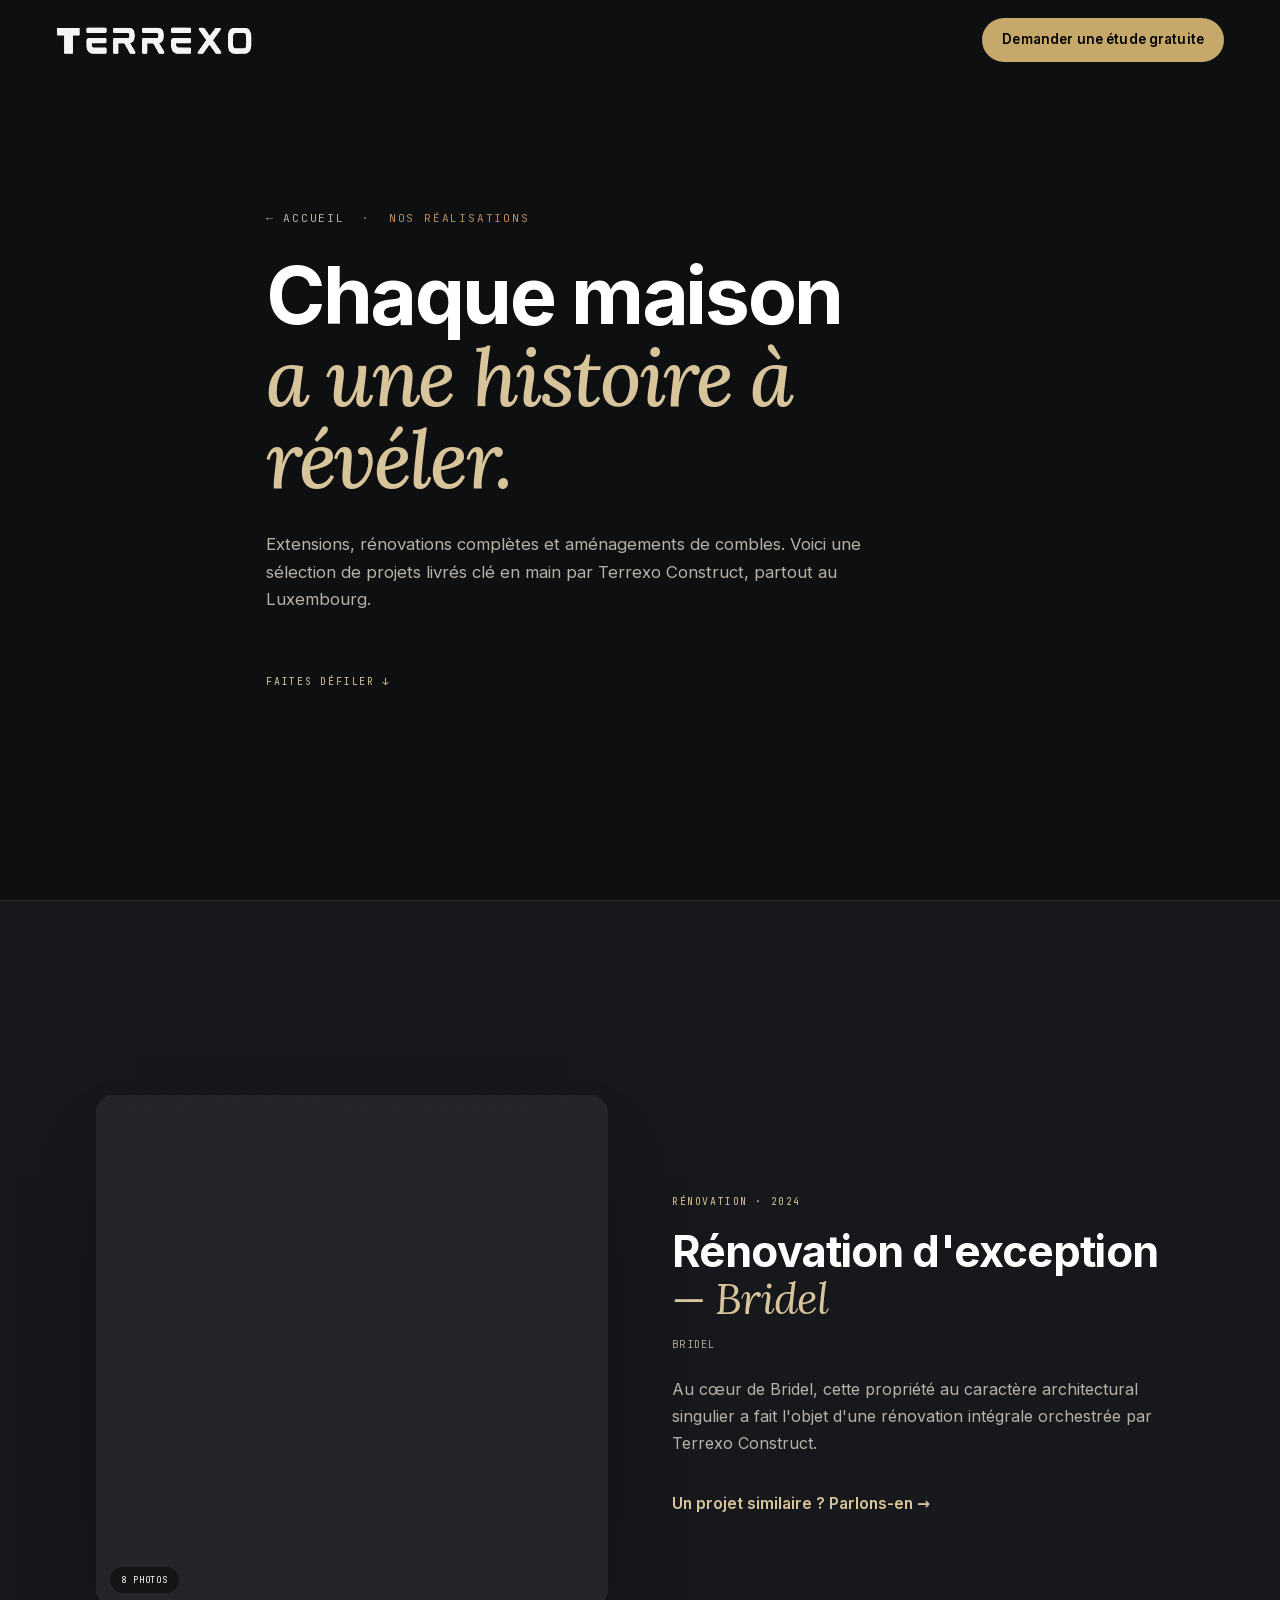
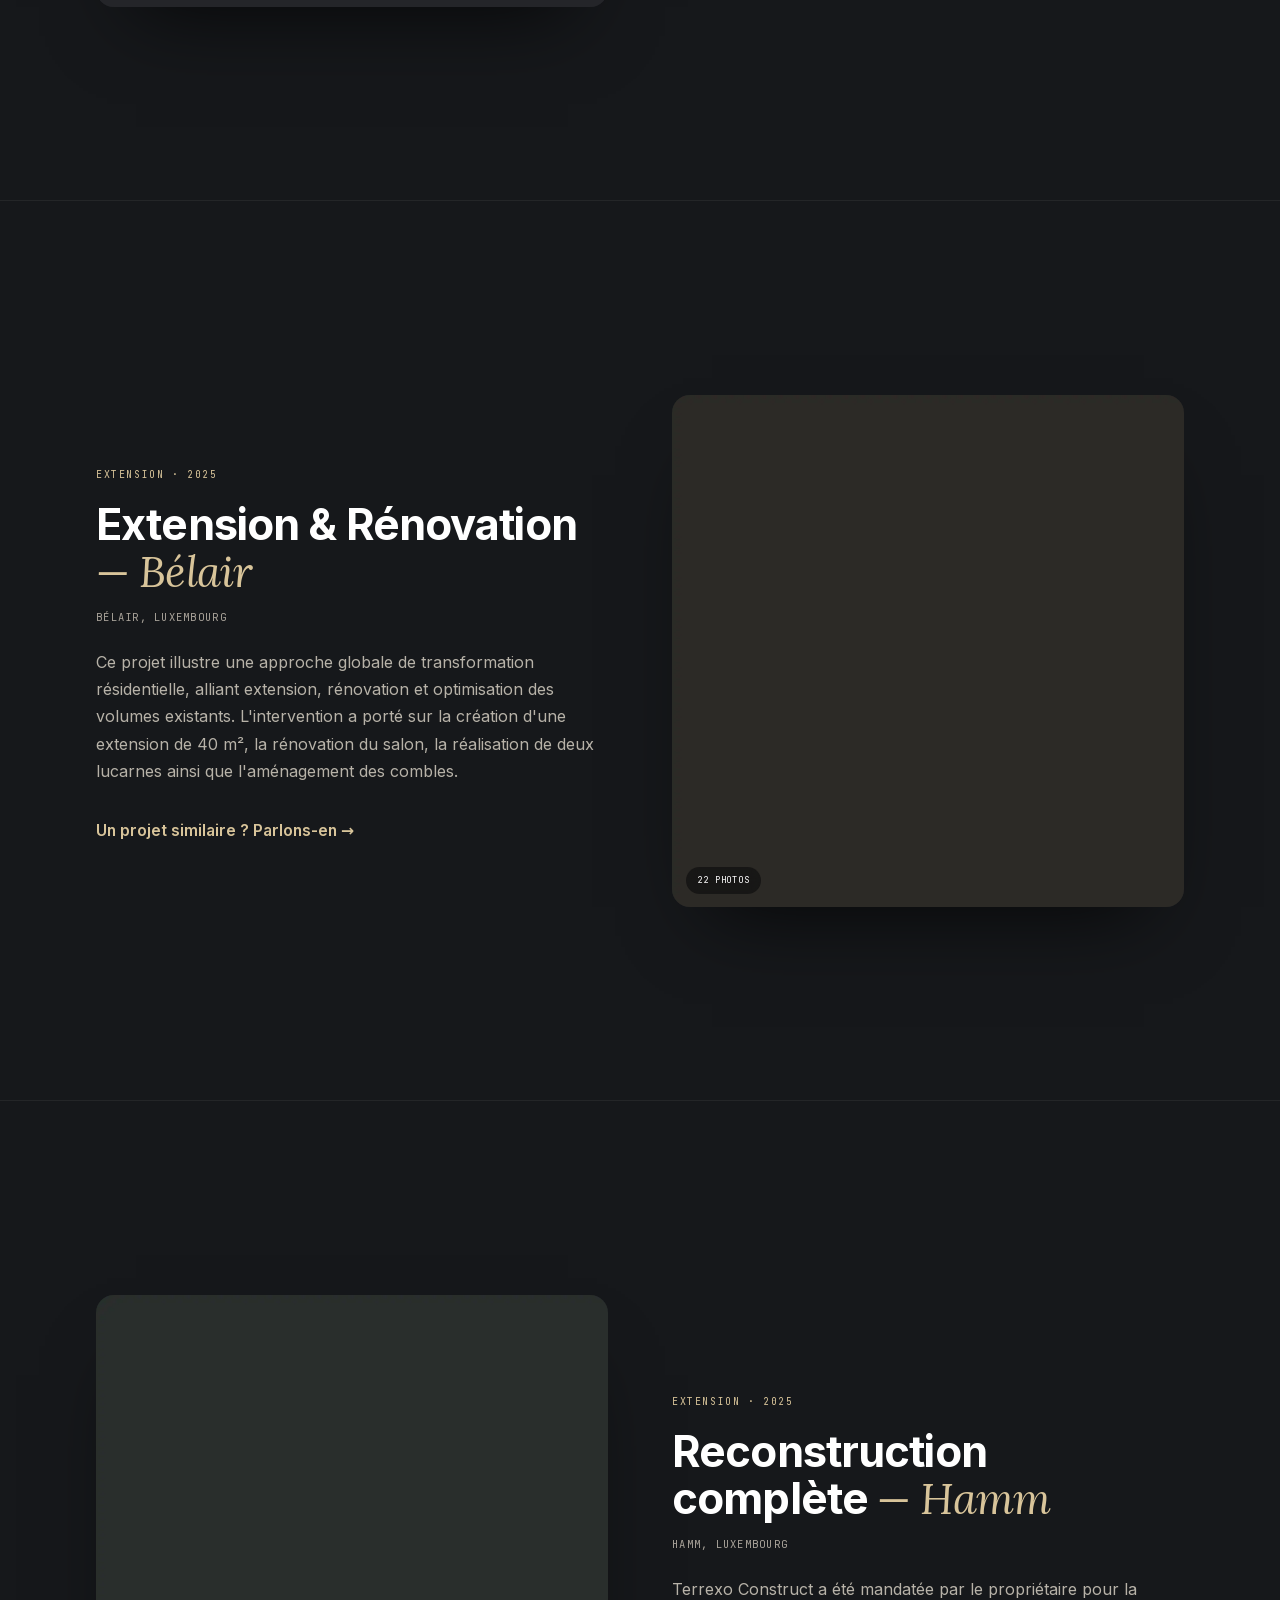
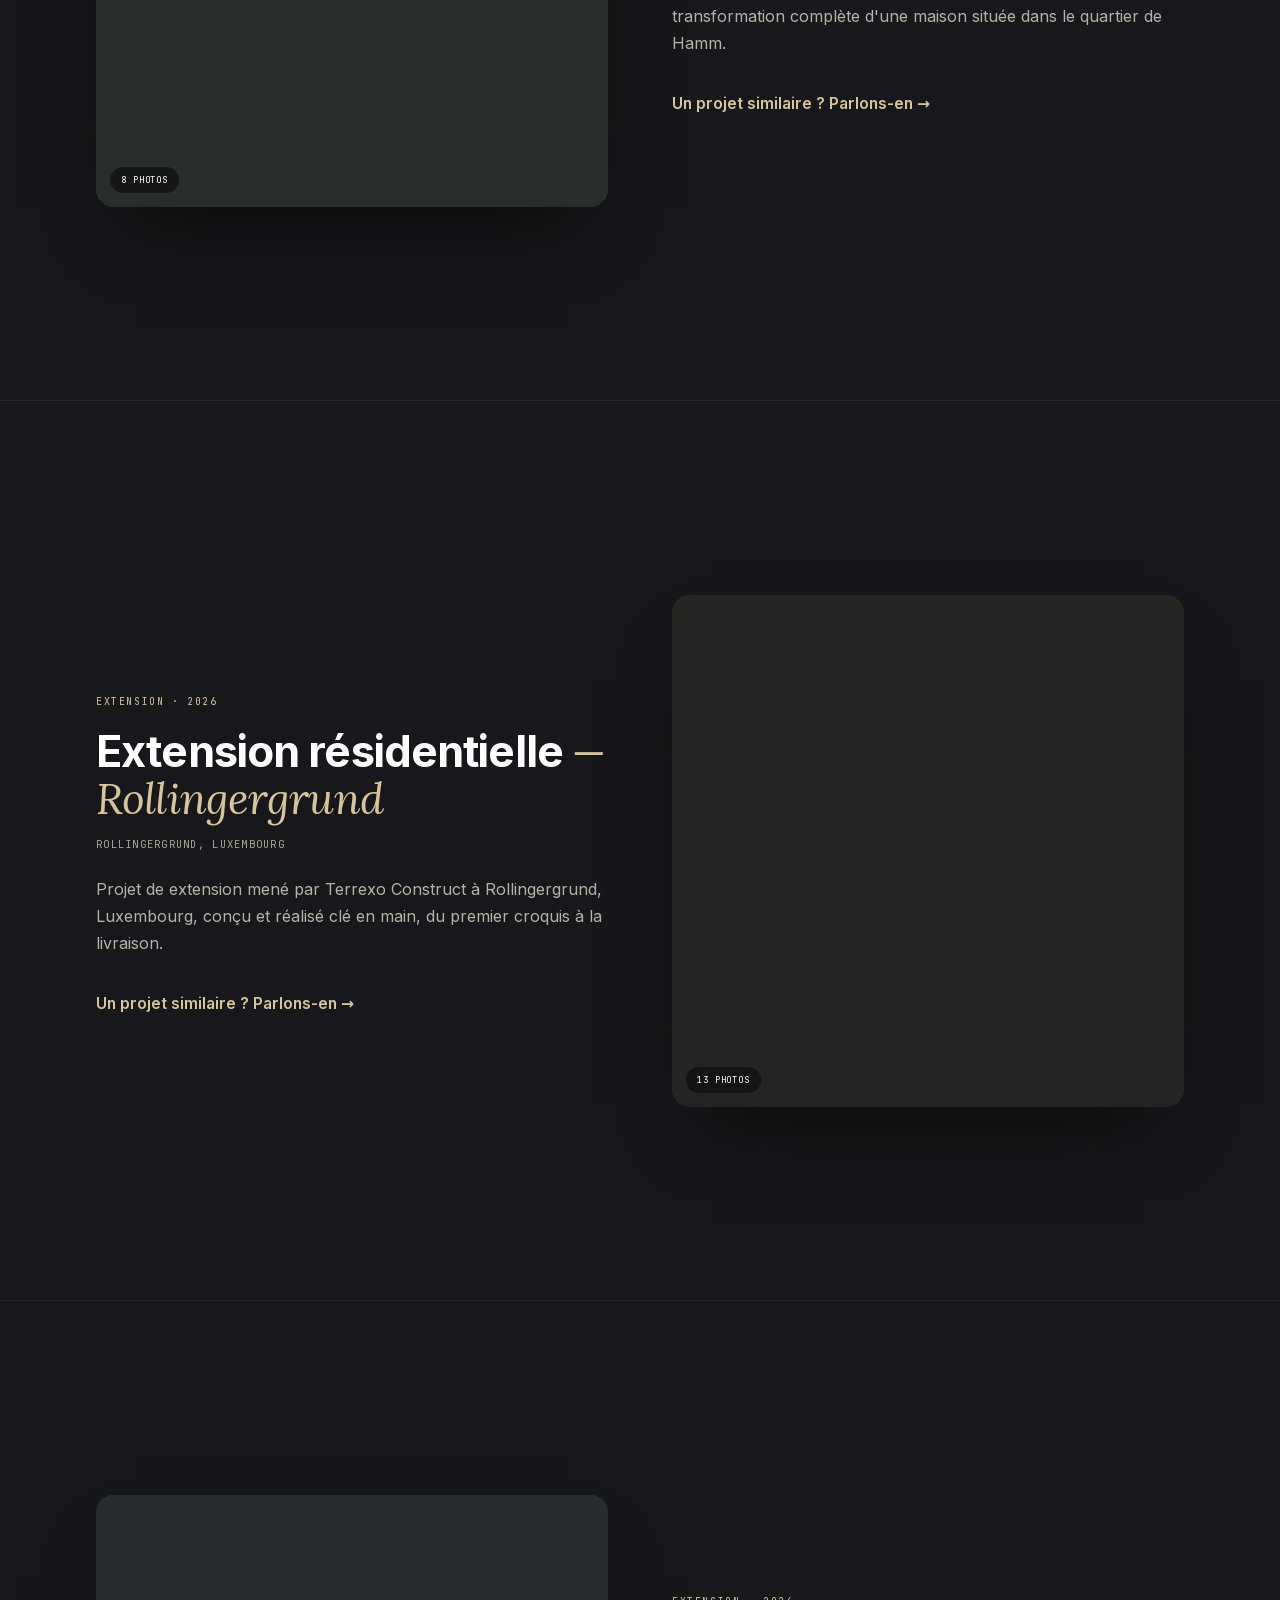
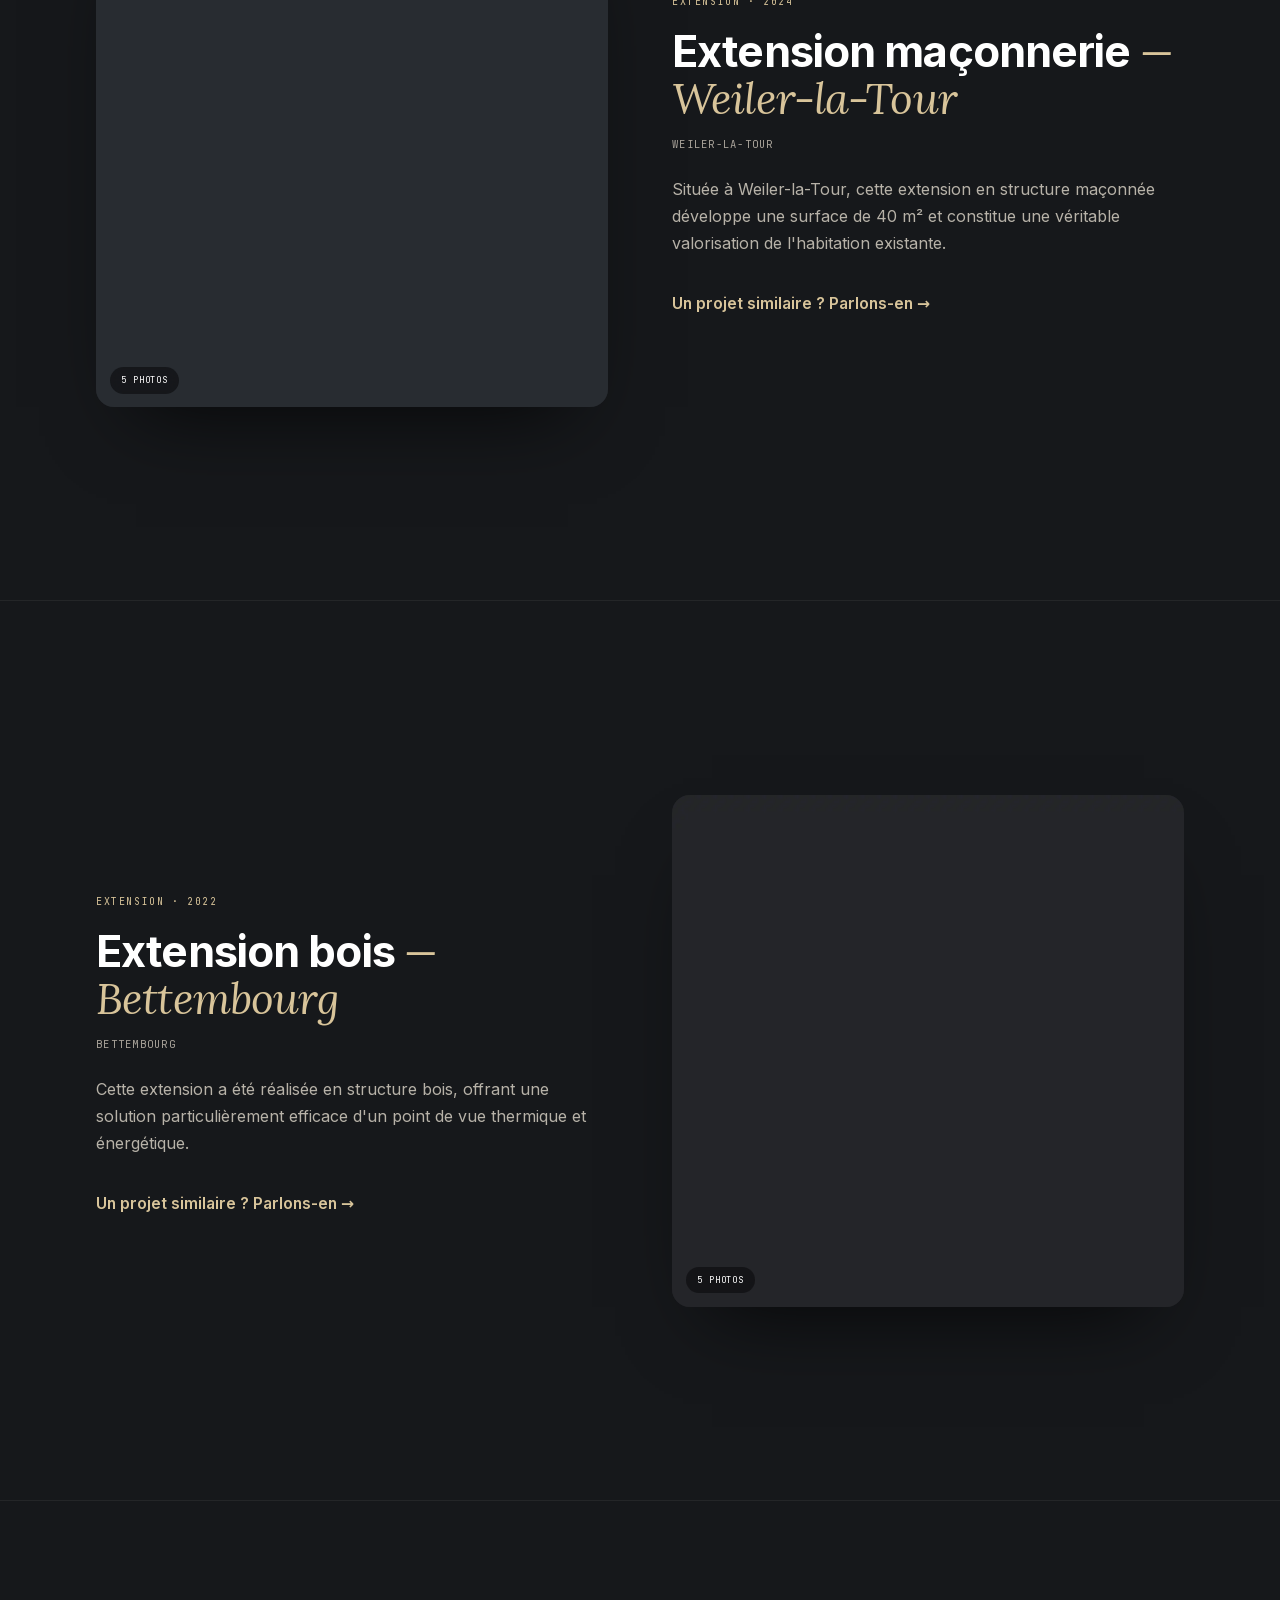
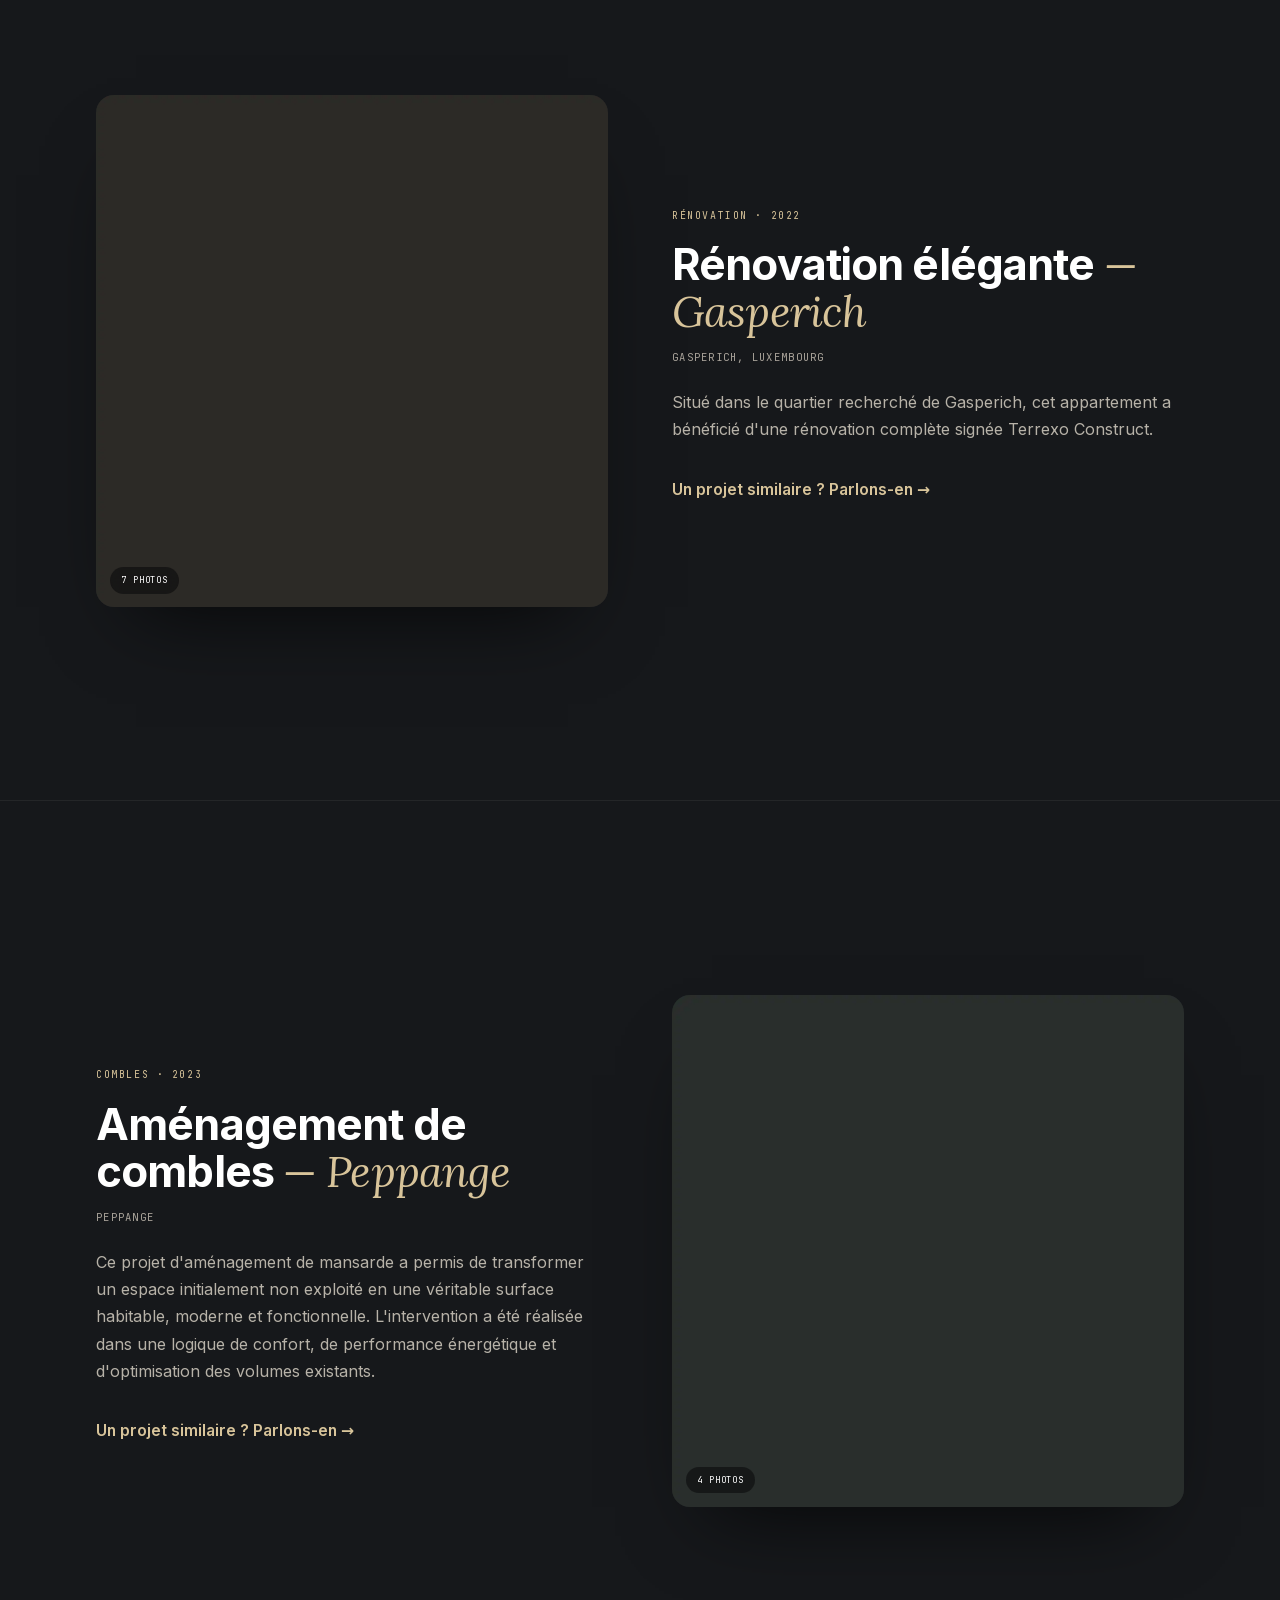
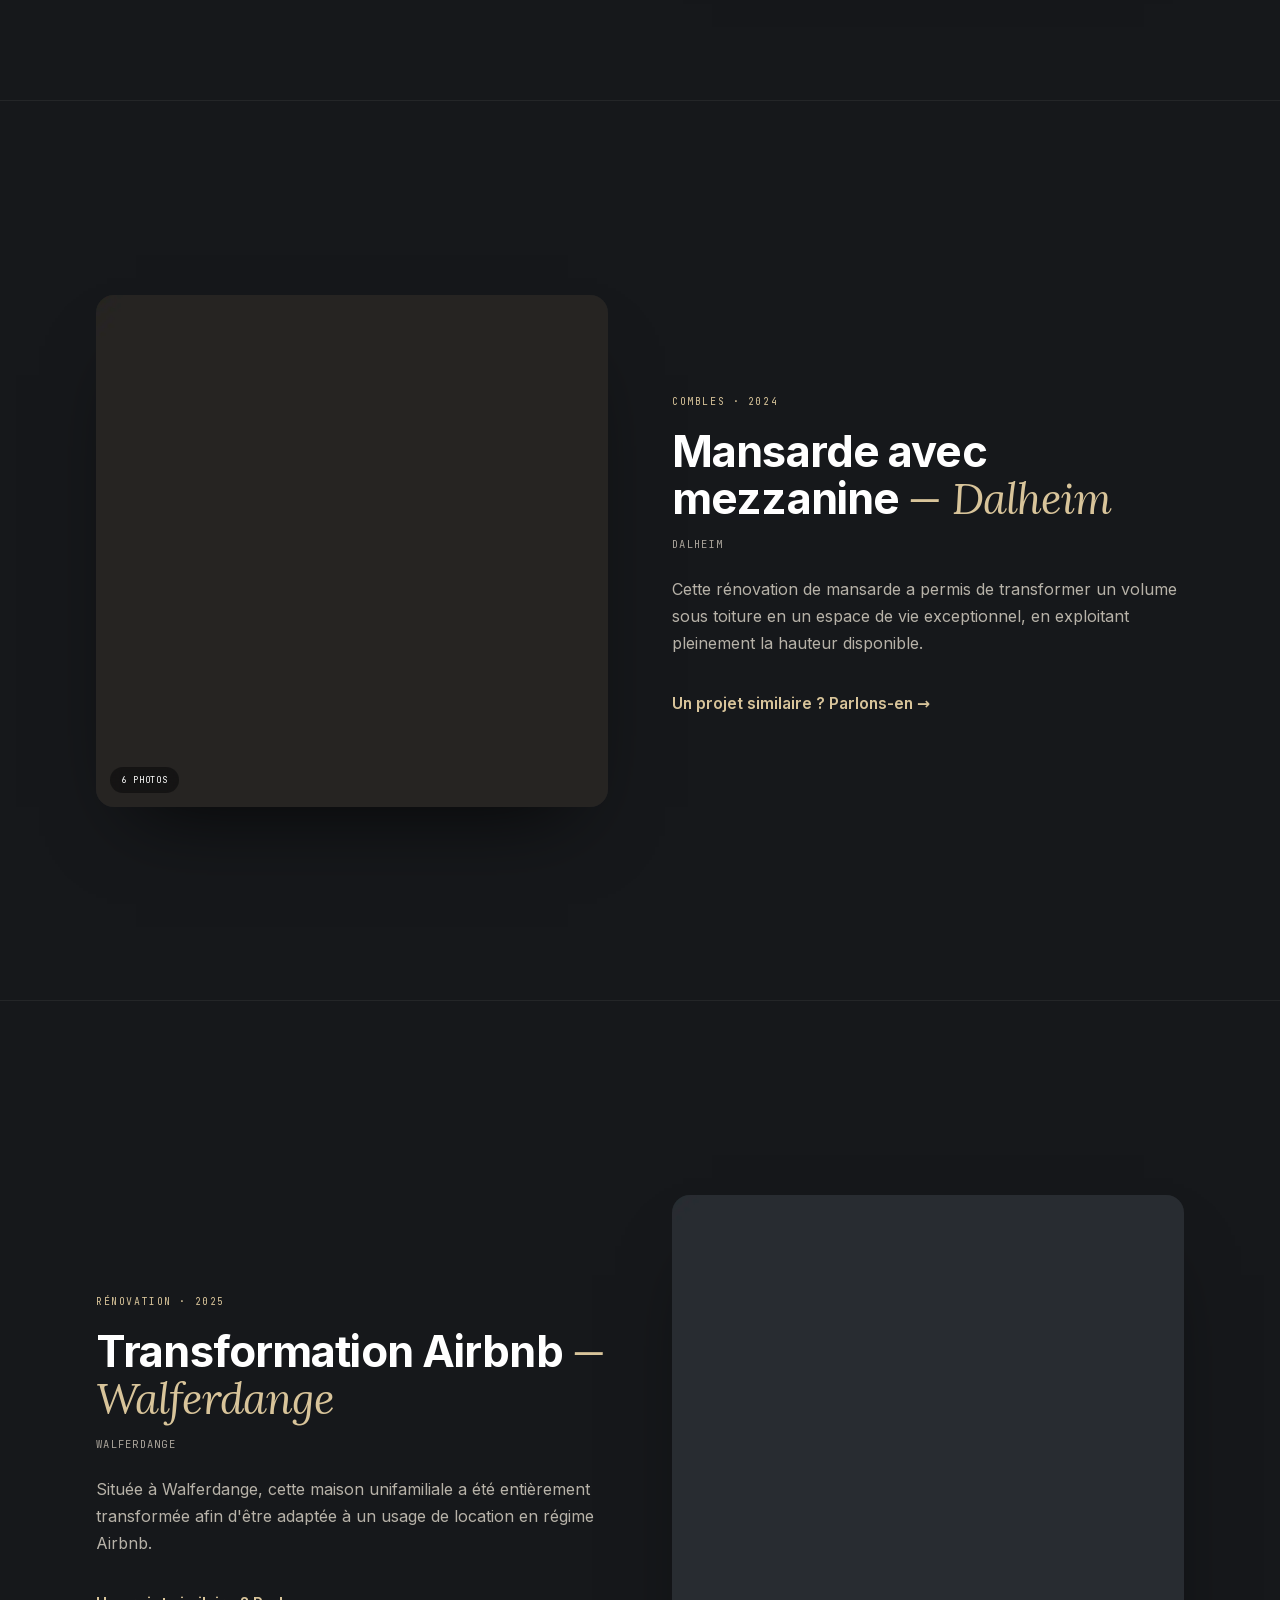
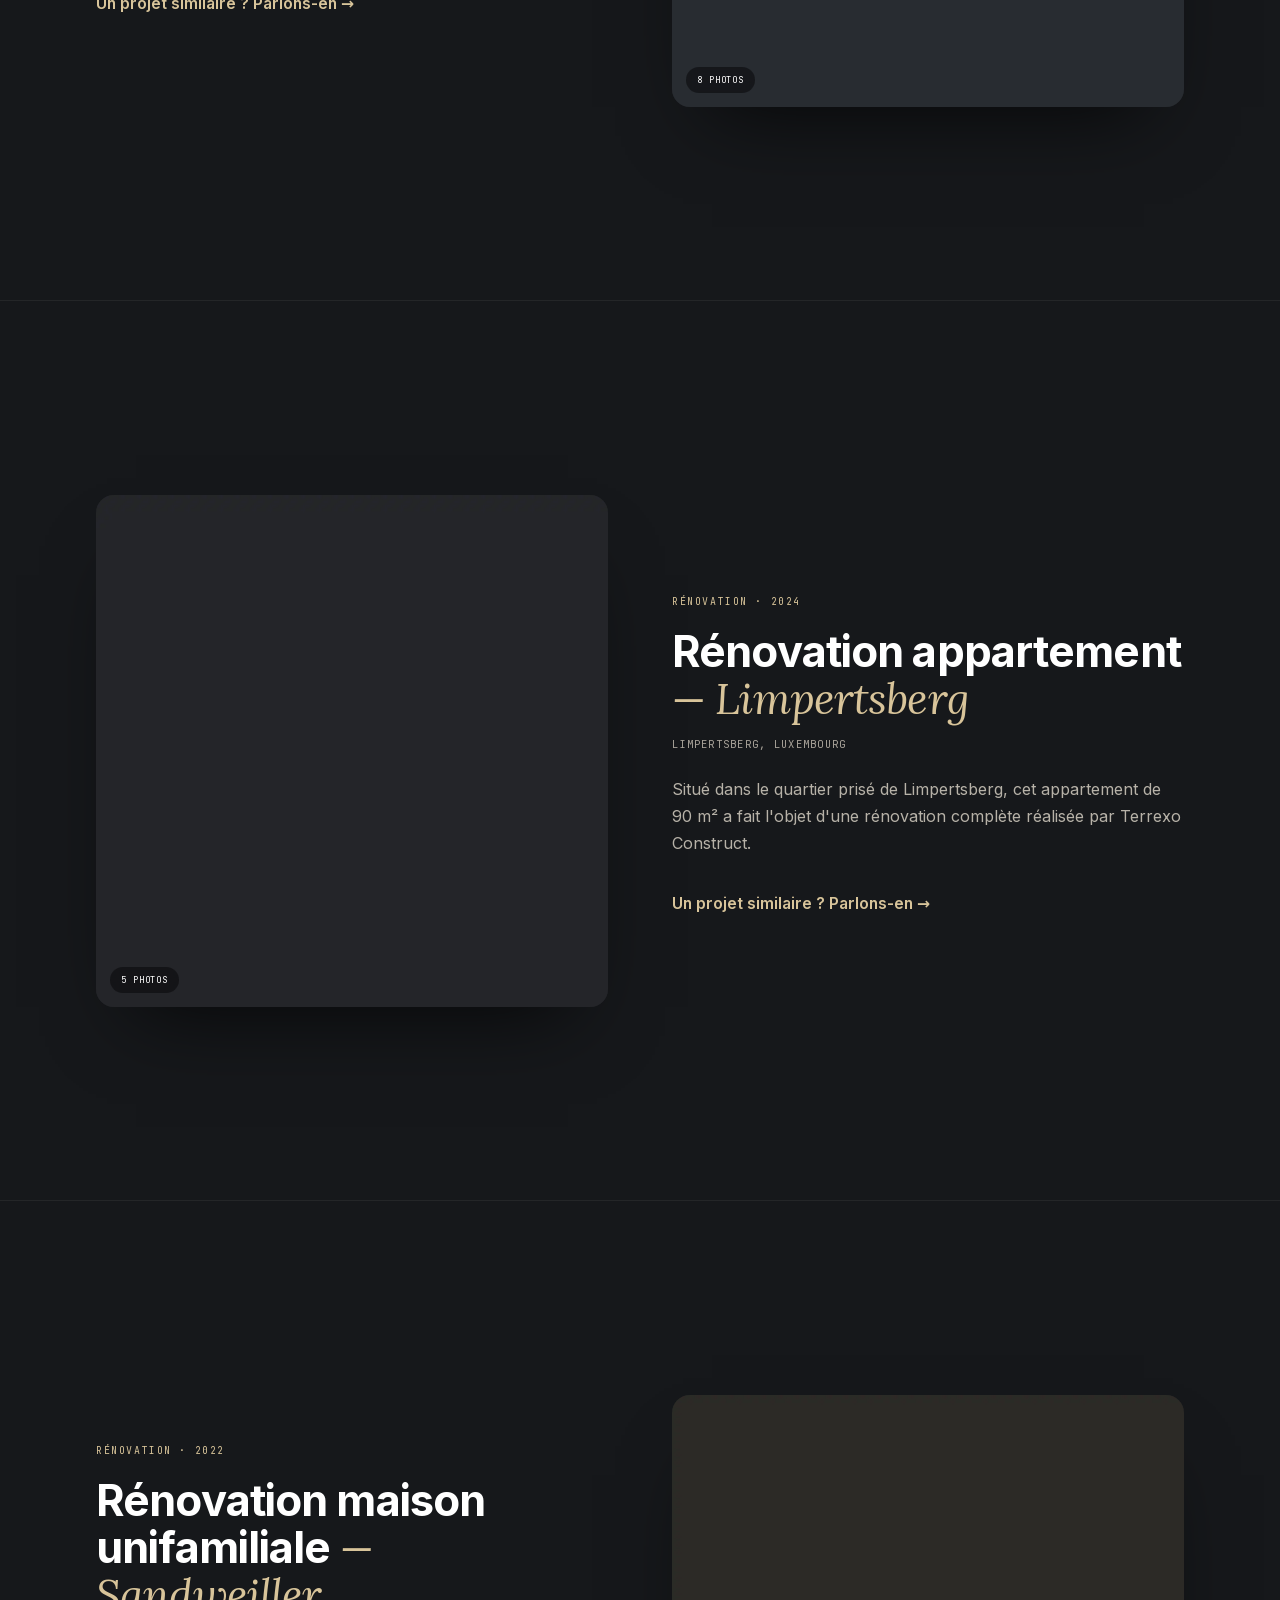
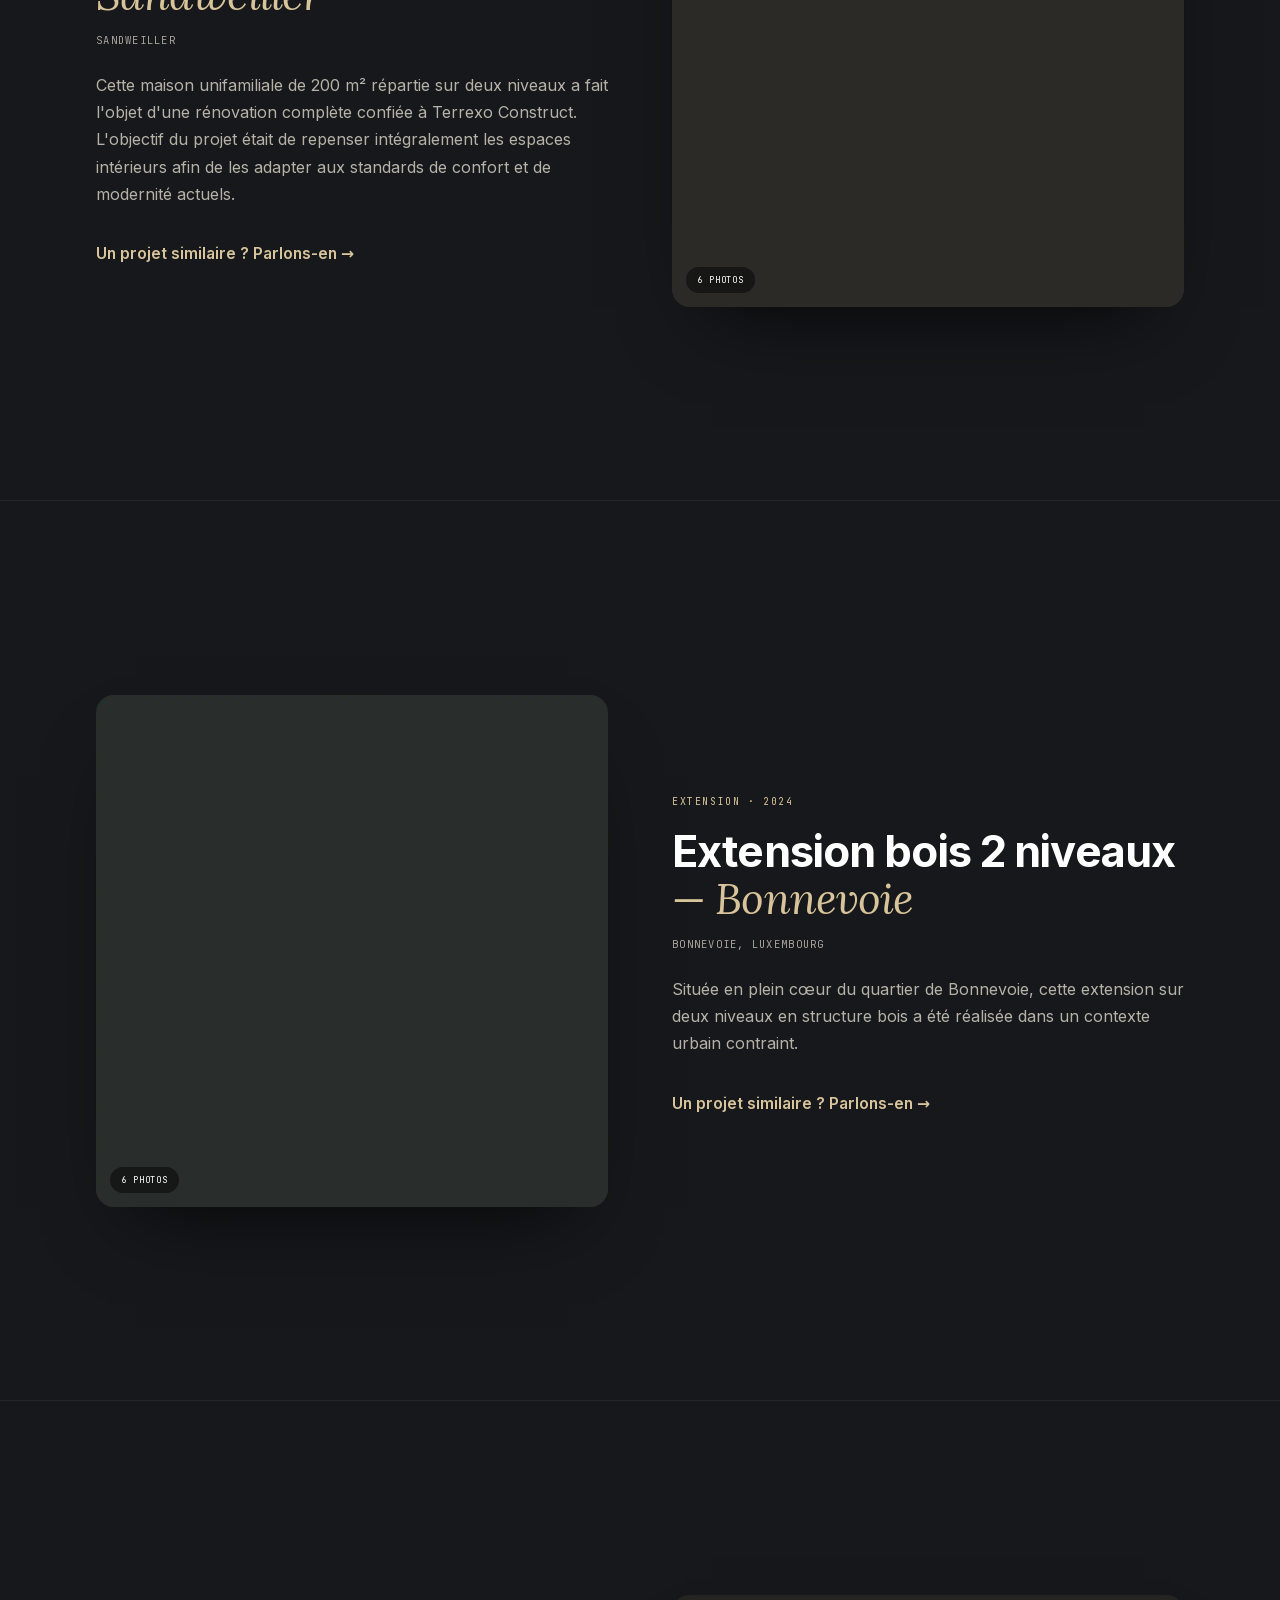
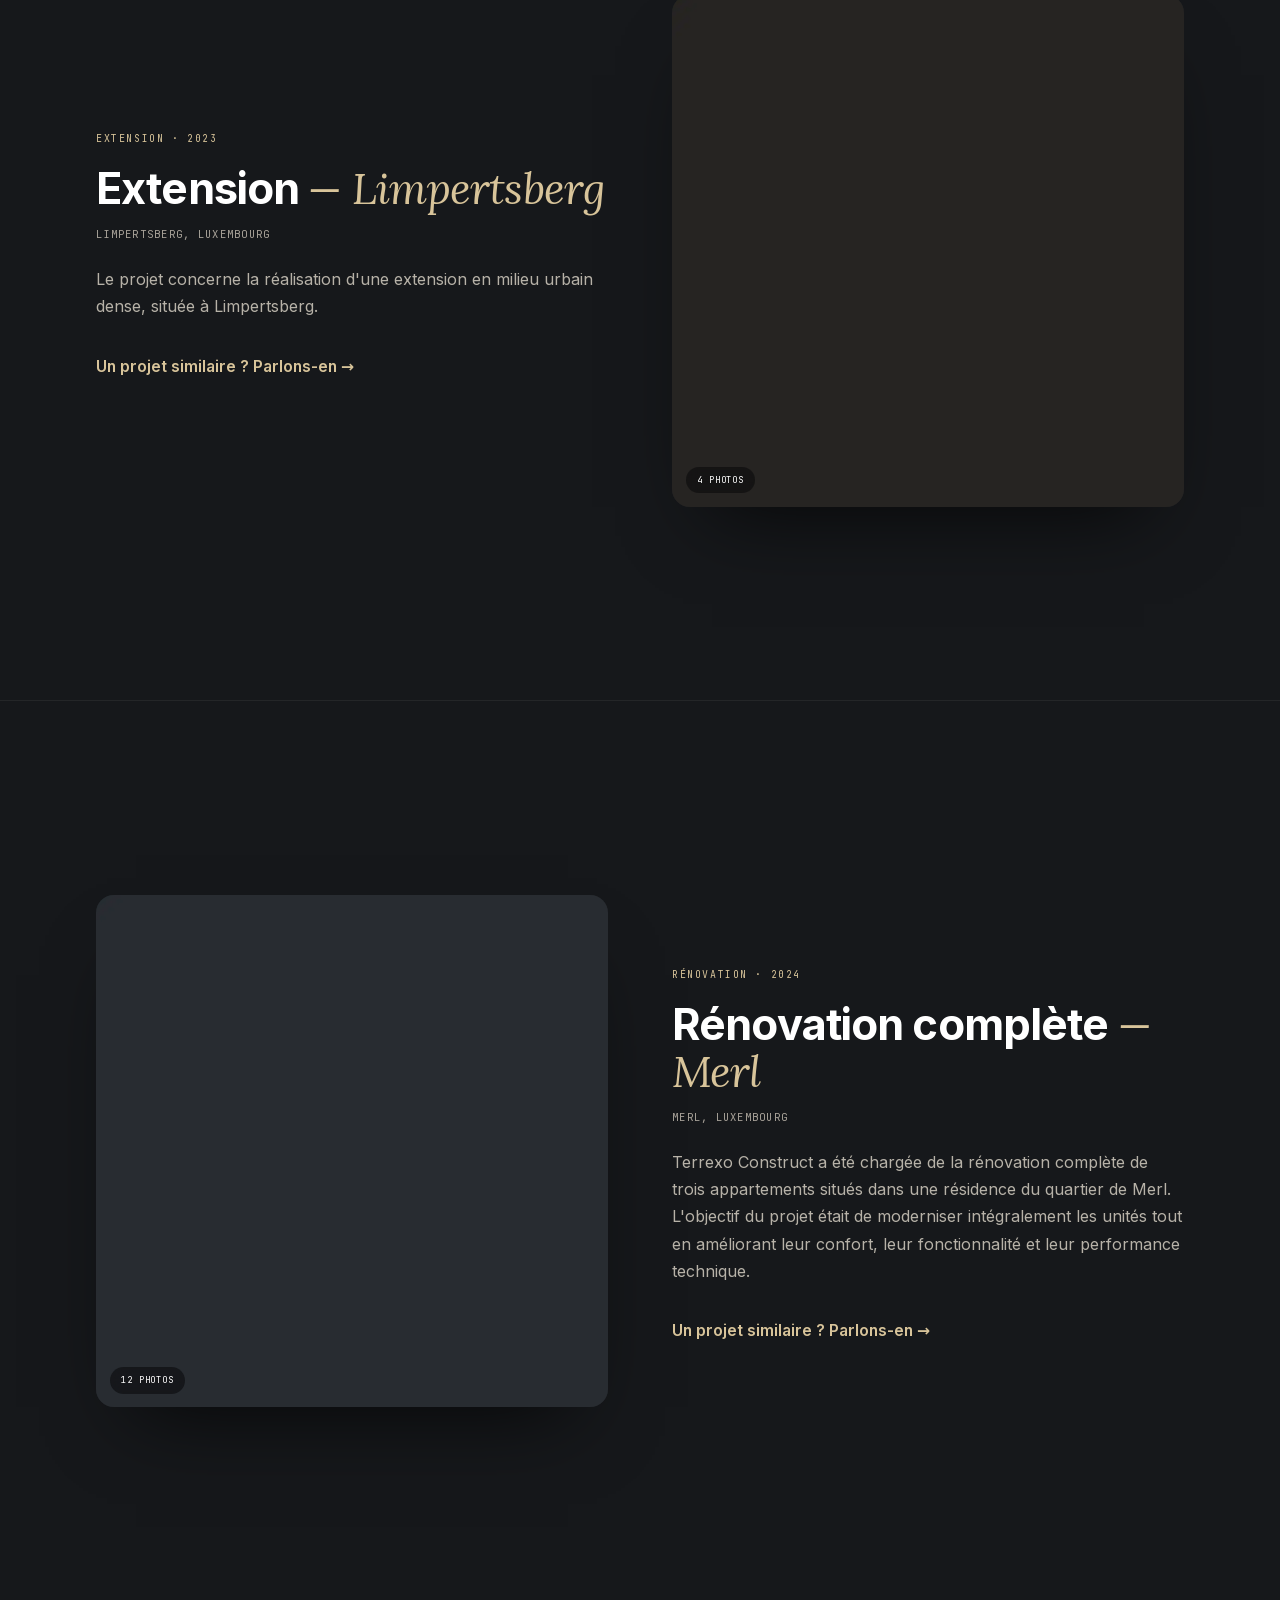
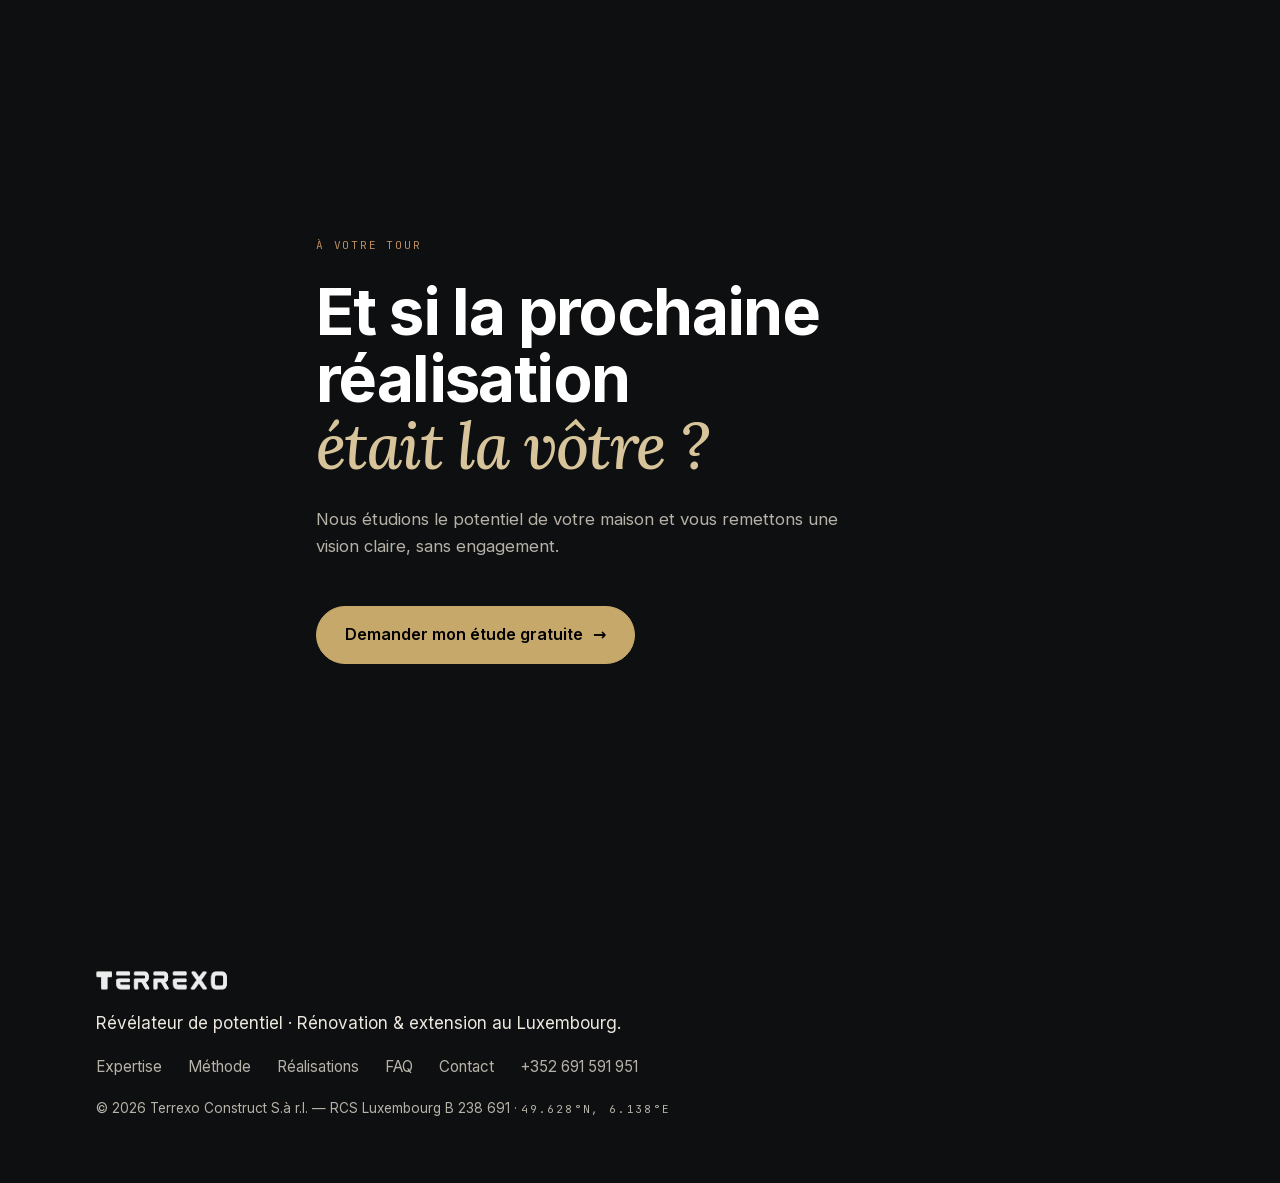
==== realisations.html @ 56f0ae7d "Refonte HD du film + réalisations + retouches expertise/intro - Cinématique re-rendue en pleine qual" ====
<!doctype html>
<html lang="fr" class="no-js">
<head>
<meta charset="utf-8">
<meta name="viewport" content="width=device-width, initial-scale=1, viewport-fit=cover">
<title>Nos réalisations — Terrexo | Extensions & rénovations au Luxembourg</title>
<meta name="description" content="Découvrez les réalisations de Terrexo Construct au Luxembourg : extensions, rénovations complètes et aménagements de combles livrés clé en main.">
<meta name="theme-color" content="#16181B">
<meta name="author" content="Terrexo Construct S.à r.l.">
<link rel="canonical" href="https://www.terrexo.lu/realisations">

<meta property="og:type" content="website">
<meta property="og:locale" content="fr_LU">
<meta property="og:site_name" content="Terrexo">
<meta property="og:title" content="Nos réalisations — Terrexo">
<meta property="og:description" content="Extensions, rénovations et combles livrés clé en main au Luxembourg.">
<meta property="og:url" content="https://www.terrexo.lu/realisations">

<link rel="icon" type="image/png" sizes="32x32" href="assets/favicon-32x32.png">
<link rel="icon" type="image/png" sizes="16x16" href="assets/favicon-16x16.png">
<link rel="apple-touch-icon" href="assets/apple-touch-icon.png">
<link rel="manifest" href="site.webmanifest">

<link rel="preload" href="assets/fonts/inter-var.woff2" as="font" type="font/woff2" crossorigin>
<link rel="stylesheet" href="assets/css/fonts.css">
<link rel="stylesheet" href="assets/css/story.css">

<script>document.documentElement.classList.remove('no-js');document.documentElement.classList.add('js');</script>
</head>
<body class="rea-page">
<a class="skip-link" href="#projets">Aller au contenu</a>

<header class="hd" id="top">
  <div class="hd-inner">
    <a class="hd-brand" href="index.html" aria-label="Terrexo — accueil">
      <img src="assets/terrexo-logo.svg" alt="Terrexo" width="124" height="32">
    </a>
    <a class="hd-cta" href="index.html#contact">Demander une étude gratuite</a>
  </div>
</header>

<main id="projets">

  <!-- ===== INTRO RÉALISATIONS ===== -->
  <section class="reah" aria-label="Nos réalisations">
    <div class="wrap reah-inner">
      <p class="eyebrow mono reveal"><a class="reah-back" href="index.html">&#8592; Accueil</a> &nbsp;·&nbsp; Nos réalisations</p>
      <h1 class="reah-title reveal" data-d="1">Chaque maison<br><em>a une histoire à révéler.</em></h1>
      <p class="reah-lead reveal" data-d="2">Extensions, rénovations complètes et aménagements de combles. Voici une sélection de projets livrés clé en main par Terrexo Construct, partout au Luxembourg.</p>
      <p class="reah-scroll mono reveal" data-d="3">Faites défiler &#8595;</p>
    </div>
  </section>

  <!-- renovation-bridel -->
  <section class="proj" id="renovation-bridel" aria-label="Rénovation d&#x27;exception — Bridel">
    <div class="wrap proj-grid">
      <figure class="proj-media reveal">
        <img src="assets/img/realisations/renovation-bridel.webp" alt="Rénovation d&#x27;exception — Bridel" loading="lazy" decoding="async">
        <figcaption class="proj-count mono">8 photos</figcaption>
      </figure>
      <div class="proj-body">
        <p class="proj-cat mono reveal">Rénovation · 2024</p>
        <h2 class="proj-title reveal" data-d="1">Rénovation d&#x27;exception <em>— Bridel</em></h2>
        <p class="proj-loc mono reveal" data-d="2">Bridel</p>
        <p class="proj-desc reveal" data-d="3">Au cœur de Bridel, cette propriété au caractère architectural singulier a fait l&#x27;objet d&#x27;une rénovation intégrale orchestrée par Terrexo Construct.</p>
        <a class="proj-cta reveal" data-d="4" href="index.html#contact">Un projet similaire ? Parlons-en <span aria-hidden="true">&#8594;</span></a>
      </div>
    </div>
  </section>

  <!-- extension-belair -->
  <section class="proj proj--alt" id="extension-belair" aria-label="Extension &amp; Rénovation — Bélair">
    <div class="wrap proj-grid">
      <figure class="proj-media reveal">
        <img src="assets/img/realisations/extension-belair.webp" alt="Extension &amp; Rénovation — Bélair" loading="lazy" decoding="async">
        <figcaption class="proj-count mono">22 photos</figcaption>
      </figure>
      <div class="proj-body">
        <p class="proj-cat mono reveal">Extension · 2025</p>
        <h2 class="proj-title reveal" data-d="1">Extension &amp; Rénovation <em>— Bélair</em></h2>
        <p class="proj-loc mono reveal" data-d="2">Bélair, Luxembourg</p>
        <p class="proj-desc reveal" data-d="3">Ce projet illustre une approche globale de transformation résidentielle, alliant extension, rénovation et optimisation des volumes existants. L&#x27;intervention a porté sur la création d&#x27;une extension de 40 m², la rénovation du salon, la réalisation de deux lucarnes ainsi que l&#x27;aménagement des combles.</p>
        <a class="proj-cta reveal" data-d="4" href="index.html#contact">Un projet similaire ? Parlons-en <span aria-hidden="true">&#8594;</span></a>
      </div>
    </div>
  </section>

  <!-- extension-hamm -->
  <section class="proj" id="extension-hamm" aria-label="Reconstruction complète — Hamm">
    <div class="wrap proj-grid">
      <figure class="proj-media reveal">
        <img src="assets/img/realisations/extension-hamm.webp" alt="Reconstruction complète — Hamm" loading="lazy" decoding="async">
        <figcaption class="proj-count mono">8 photos</figcaption>
      </figure>
      <div class="proj-body">
        <p class="proj-cat mono reveal">Extension · 2025</p>
        <h2 class="proj-title reveal" data-d="1">Reconstruction complète <em>— Hamm</em></h2>
        <p class="proj-loc mono reveal" data-d="2">Hamm, Luxembourg</p>
        <p class="proj-desc reveal" data-d="3">Terrexo Construct a été mandatée par le propriétaire pour la transformation complète d&#x27;une maison située dans le quartier de Hamm.</p>
        <a class="proj-cta reveal" data-d="4" href="index.html#contact">Un projet similaire ? Parlons-en <span aria-hidden="true">&#8594;</span></a>
      </div>
    </div>
  </section>

  <!-- extension-rollingergrund -->
  <section class="proj proj--alt" id="extension-rollingergrund" aria-label="Extension résidentielle — Rollingergrund">
    <div class="wrap proj-grid">
      <figure class="proj-media reveal">
        <img src="assets/img/realisations/extension-rollingergrund.webp" alt="Extension résidentielle — Rollingergrund" loading="lazy" decoding="async">
        <figcaption class="proj-count mono">13 photos</figcaption>
      </figure>
      <div class="proj-body">
        <p class="proj-cat mono reveal">Extension · 2026</p>
        <h2 class="proj-title reveal" data-d="1">Extension résidentielle <em>— Rollingergrund</em></h2>
        <p class="proj-loc mono reveal" data-d="2">Rollingergrund, Luxembourg</p>
        <p class="proj-desc reveal" data-d="3">Projet de extension mené par Terrexo Construct à Rollingergrund, Luxembourg, conçu et réalisé clé en main, du premier croquis à la livraison.</p>
        <a class="proj-cta reveal" data-d="4" href="index.html#contact">Un projet similaire ? Parlons-en <span aria-hidden="true">&#8594;</span></a>
      </div>
    </div>
  </section>

  <!-- extension-weiller -->
  <section class="proj" id="extension-weiller" aria-label="Extension maçonnerie — Weiler-la-Tour">
    <div class="wrap proj-grid">
      <figure class="proj-media reveal">
        <img src="assets/img/realisations/extension-weiller.webp" alt="Extension maçonnerie — Weiler-la-Tour" loading="lazy" decoding="async">
        <figcaption class="proj-count mono">5 photos</figcaption>
      </figure>
      <div class="proj-body">
        <p class="proj-cat mono reveal">Extension · 2024</p>
        <h2 class="proj-title reveal" data-d="1">Extension maçonnerie <em>— Weiler-la-Tour</em></h2>
        <p class="proj-loc mono reveal" data-d="2">Weiler-la-Tour</p>
        <p class="proj-desc reveal" data-d="3">Située à Weiler-la-Tour, cette extension en structure maçonnée développe une surface de 40 m² et constitue une véritable valorisation de l&#x27;habitation existante.</p>
        <a class="proj-cta reveal" data-d="4" href="index.html#contact">Un projet similaire ? Parlons-en <span aria-hidden="true">&#8594;</span></a>
      </div>
    </div>
  </section>

  <!-- extension-bettembourg -->
  <section class="proj proj--alt" id="extension-bettembourg" aria-label="Extension bois — Bettembourg">
    <div class="wrap proj-grid">
      <figure class="proj-media reveal">
        <img src="assets/img/realisations/extension-bettembourg.webp" alt="Extension bois — Bettembourg" loading="lazy" decoding="async">
        <figcaption class="proj-count mono">5 photos</figcaption>
      </figure>
      <div class="proj-body">
        <p class="proj-cat mono reveal">Extension · 2022</p>
        <h2 class="proj-title reveal" data-d="1">Extension bois <em>— Bettembourg</em></h2>
        <p class="proj-loc mono reveal" data-d="2">Bettembourg</p>
        <p class="proj-desc reveal" data-d="3">Cette extension a été réalisée en structure bois, offrant une solution particulièrement efficace d&#x27;un point de vue thermique et énergétique.</p>
        <a class="proj-cta reveal" data-d="4" href="index.html#contact">Un projet similaire ? Parlons-en <span aria-hidden="true">&#8594;</span></a>
      </div>
    </div>
  </section>

  <!-- renovation-gasperich -->
  <section class="proj" id="renovation-gasperich" aria-label="Rénovation élégante — Gasperich">
    <div class="wrap proj-grid">
      <figure class="proj-media reveal">
        <img src="assets/img/realisations/renovation-gasperich.webp" alt="Rénovation élégante — Gasperich" loading="lazy" decoding="async">
        <figcaption class="proj-count mono">7 photos</figcaption>
      </figure>
      <div class="proj-body">
        <p class="proj-cat mono reveal">Rénovation · 2022</p>
        <h2 class="proj-title reveal" data-d="1">Rénovation élégante <em>— Gasperich</em></h2>
        <p class="proj-loc mono reveal" data-d="2">Gasperich, Luxembourg</p>
        <p class="proj-desc reveal" data-d="3">Situé dans le quartier recherché de Gasperich, cet appartement a bénéficié d&#x27;une rénovation complète signée Terrexo Construct.</p>
        <a class="proj-cta reveal" data-d="4" href="index.html#contact">Un projet similaire ? Parlons-en <span aria-hidden="true">&#8594;</span></a>
      </div>
    </div>
  </section>

  <!-- amenagement-combles-peppange -->
  <section class="proj proj--alt" id="amenagement-combles-peppange" aria-label="Aménagement de combles — Peppange">
    <div class="wrap proj-grid">
      <figure class="proj-media reveal">
        <img src="assets/img/realisations/amenagement-combles-peppange.webp" alt="Aménagement de combles — Peppange" loading="lazy" decoding="async">
        <figcaption class="proj-count mono">4 photos</figcaption>
      </figure>
      <div class="proj-body">
        <p class="proj-cat mono reveal">Combles · 2023</p>
        <h2 class="proj-title reveal" data-d="1">Aménagement de combles <em>— Peppange</em></h2>
        <p class="proj-loc mono reveal" data-d="2">Peppange</p>
        <p class="proj-desc reveal" data-d="3">Ce projet d&#x27;aménagement de mansarde a permis de transformer un espace initialement non exploité en une véritable surface habitable, moderne et fonctionnelle. L&#x27;intervention a été réalisée dans une logique de confort, de performance énergétique et d&#x27;optimisation des volumes existants.</p>
        <a class="proj-cta reveal" data-d="4" href="index.html#contact">Un projet similaire ? Parlons-en <span aria-hidden="true">&#8594;</span></a>
      </div>
    </div>
  </section>

  <!-- amenagement-combles-dalheim -->
  <section class="proj" id="amenagement-combles-dalheim" aria-label="Mansarde avec mezzanine — Dalheim">
    <div class="wrap proj-grid">
      <figure class="proj-media reveal">
        <img src="assets/img/realisations/amenagement-combles-dalheim.webp" alt="Mansarde avec mezzanine — Dalheim" loading="lazy" decoding="async">
        <figcaption class="proj-count mono">6 photos</figcaption>
      </figure>
      <div class="proj-body">
        <p class="proj-cat mono reveal">Combles · 2024</p>
        <h2 class="proj-title reveal" data-d="1">Mansarde avec mezzanine <em>— Dalheim</em></h2>
        <p class="proj-loc mono reveal" data-d="2">Dalheim</p>
        <p class="proj-desc reveal" data-d="3">Cette rénovation de mansarde a permis de transformer un volume sous toiture en un espace de vie exceptionnel, en exploitant pleinement la hauteur disponible.</p>
        <a class="proj-cta reveal" data-d="4" href="index.html#contact">Un projet similaire ? Parlons-en <span aria-hidden="true">&#8594;</span></a>
      </div>
    </div>
  </section>

  <!-- renovation-walferdange -->
  <section class="proj proj--alt" id="renovation-walferdange" aria-label="Transformation Airbnb — Walferdange">
    <div class="wrap proj-grid">
      <figure class="proj-media reveal">
        <img src="assets/img/realisations/renovation-walferdange.webp" alt="Transformation Airbnb — Walferdange" loading="lazy" decoding="async">
        <figcaption class="proj-count mono">8 photos</figcaption>
      </figure>
      <div class="proj-body">
        <p class="proj-cat mono reveal">Rénovation · 2025</p>
        <h2 class="proj-title reveal" data-d="1">Transformation Airbnb <em>— Walferdange</em></h2>
        <p class="proj-loc mono reveal" data-d="2">Walferdange</p>
        <p class="proj-desc reveal" data-d="3">Située à Walferdange, cette maison unifamiliale a été entièrement transformée afin d&#x27;être adaptée à un usage de location en régime Airbnb.</p>
        <a class="proj-cta reveal" data-d="4" href="index.html#contact">Un projet similaire ? Parlons-en <span aria-hidden="true">&#8594;</span></a>
      </div>
    </div>
  </section>

  <!-- appartement-limpertsberg -->
  <section class="proj" id="appartement-limpertsberg" aria-label="Rénovation appartement — Limpertsberg">
    <div class="wrap proj-grid">
      <figure class="proj-media reveal">
        <img src="assets/img/realisations/appartement-limpertsberg.webp" alt="Rénovation appartement — Limpertsberg" loading="lazy" decoding="async">
        <figcaption class="proj-count mono">5 photos</figcaption>
      </figure>
      <div class="proj-body">
        <p class="proj-cat mono reveal">Rénovation · 2024</p>
        <h2 class="proj-title reveal" data-d="1">Rénovation appartement <em>— Limpertsberg</em></h2>
        <p class="proj-loc mono reveal" data-d="2">Limpertsberg, Luxembourg</p>
        <p class="proj-desc reveal" data-d="3">Situé dans le quartier prisé de Limpertsberg, cet appartement de 90 m² a fait l&#x27;objet d&#x27;une rénovation complète réalisée par Terrexo Construct.</p>
        <a class="proj-cta reveal" data-d="4" href="index.html#contact">Un projet similaire ? Parlons-en <span aria-hidden="true">&#8594;</span></a>
      </div>
    </div>
  </section>

  <!-- renovation-sandweiller -->
  <section class="proj proj--alt" id="renovation-sandweiller" aria-label="Rénovation maison unifamiliale — Sandweiller">
    <div class="wrap proj-grid">
      <figure class="proj-media reveal">
        <img src="assets/img/realisations/renovation-sandweiller.webp" alt="Rénovation maison unifamiliale — Sandweiller" loading="lazy" decoding="async">
        <figcaption class="proj-count mono">6 photos</figcaption>
      </figure>
      <div class="proj-body">
        <p class="proj-cat mono reveal">Rénovation · 2022</p>
        <h2 class="proj-title reveal" data-d="1">Rénovation maison unifamiliale <em>— Sandweiller</em></h2>
        <p class="proj-loc mono reveal" data-d="2">Sandweiller</p>
        <p class="proj-desc reveal" data-d="3">Cette maison unifamiliale de 200 m² répartie sur deux niveaux a fait l&#x27;objet d&#x27;une rénovation complète confiée à Terrexo Construct. L&#x27;objectif du projet était de repenser intégralement les espaces intérieurs afin de les adapter aux standards de confort et de modernité actuels.</p>
        <a class="proj-cta reveal" data-d="4" href="index.html#contact">Un projet similaire ? Parlons-en <span aria-hidden="true">&#8594;</span></a>
      </div>
    </div>
  </section>

  <!-- extension-bonnevoie -->
  <section class="proj" id="extension-bonnevoie" aria-label="Extension bois 2 niveaux — Bonnevoie">
    <div class="wrap proj-grid">
      <figure class="proj-media reveal">
        <img src="assets/img/realisations/extension-bonnevoie.webp" alt="Extension bois 2 niveaux — Bonnevoie" loading="lazy" decoding="async">
        <figcaption class="proj-count mono">6 photos</figcaption>
      </figure>
      <div class="proj-body">
        <p class="proj-cat mono reveal">Extension · 2024</p>
        <h2 class="proj-title reveal" data-d="1">Extension bois 2 niveaux <em>— Bonnevoie</em></h2>
        <p class="proj-loc mono reveal" data-d="2">Bonnevoie, Luxembourg</p>
        <p class="proj-desc reveal" data-d="3">Située en plein cœur du quartier de Bonnevoie, cette extension sur deux niveaux en structure bois a été réalisée dans un contexte urbain contraint.</p>
        <a class="proj-cta reveal" data-d="4" href="index.html#contact">Un projet similaire ? Parlons-en <span aria-hidden="true">&#8594;</span></a>
      </div>
    </div>
  </section>

  <!-- extension-limpertsberg -->
  <section class="proj proj--alt" id="extension-limpertsberg" aria-label="Extension — Limpertsberg">
    <div class="wrap proj-grid">
      <figure class="proj-media reveal">
        <img src="assets/img/realisations/extension-limpertsberg.webp" alt="Extension — Limpertsberg" loading="lazy" decoding="async">
        <figcaption class="proj-count mono">4 photos</figcaption>
      </figure>
      <div class="proj-body">
        <p class="proj-cat mono reveal">Extension · 2023</p>
        <h2 class="proj-title reveal" data-d="1">Extension <em>— Limpertsberg</em></h2>
        <p class="proj-loc mono reveal" data-d="2">Limpertsberg, Luxembourg</p>
        <p class="proj-desc reveal" data-d="3">Le projet concerne la réalisation d&#x27;une extension en milieu urbain dense, située à Limpertsberg.</p>
        <a class="proj-cta reveal" data-d="4" href="index.html#contact">Un projet similaire ? Parlons-en <span aria-hidden="true">&#8594;</span></a>
      </div>
    </div>
  </section>

  <!-- renovation-merl -->
  <section class="proj" id="renovation-merl" aria-label="Rénovation complète — Merl">
    <div class="wrap proj-grid">
      <figure class="proj-media reveal">
        <img src="assets/img/realisations/renovation-merl.webp" alt="Rénovation complète — Merl" loading="lazy" decoding="async">
        <figcaption class="proj-count mono">12 photos</figcaption>
      </figure>
      <div class="proj-body">
        <p class="proj-cat mono reveal">Rénovation · 2024</p>
        <h2 class="proj-title reveal" data-d="1">Rénovation complète <em>— Merl</em></h2>
        <p class="proj-loc mono reveal" data-d="2">Merl, Luxembourg</p>
        <p class="proj-desc reveal" data-d="3">Terrexo Construct a été chargée de la rénovation complète de trois appartements situés dans une résidence du quartier de Merl. L&#x27;objectif du projet était de moderniser intégralement les unités tout en améliorant leur confort, leur fonctionnalité et leur performance technique.</p>
        <a class="proj-cta reveal" data-d="4" href="index.html#contact">Un projet similaire ? Parlons-en <span aria-hidden="true">&#8594;</span></a>
      </div>
    </div>
  </section>

  <!-- ===== APPEL FINAL ===== -->
  <section class="reacta" aria-label="Démarrer un projet">
    <div class="wrap reacta-inner">
      <p class="eyebrow mono reveal">À votre tour</p>
      <h2 class="reacta-title reveal" data-d="1">Et si la prochaine réalisation<br><em>était la vôtre ?</em></h2>
      <p class="reacta-lead reveal" data-d="2">Nous étudions le potentiel de votre maison et vous remettons une vision claire, sans engagement.</p>
      <a class="btn-gold reveal" data-d="3" href="index.html#contact">Demander mon étude gratuite <span aria-hidden="true">&#8594;</span></a>
    </div>
  </section>

</main>

<footer class="ft">
  <div class="wrap ft-inner">
    <img class="ft-logo" src="assets/terrexo-logo.svg" alt="Terrexo" width="132" height="34">
    <p class="ft-tag">Révélateur de potentiel · Rénovation &amp; extension au Luxembourg.</p>
    <nav class="ft-nav" aria-label="Sections">
      <a href="index.html#expertise">Expertise</a>
      <a href="index.html#approche">Méthode</a>
      <a href="realisations.html">Réalisations</a>
      <a href="index.html#faq">FAQ</a>
      <a href="index.html#contact">Contact</a>
      <a href="tel:+352691591951">+352 691 591 951</a>
    </nav>
    <p class="ft-legal">© <span id="year">2026</span> Terrexo Construct S.à r.l. — RCS Luxembourg B 238 691 · <span class="mono">49.628°N, 6.138°E</span></p>
  </div>
</footer>

<script src="assets/js/cinematic.js" defer></script>
</body>
</html>
---- assets/css/fonts.css ----
/* Self-hosted fonts — no external CDN, RGPD-safe (audit §0-CDN) */

@font-face {
  font-family: 'Inter';
  font-style: normal;
  font-weight: 400 800;
  font-display: swap;
  src: url('../fonts/inter-var.woff2') format('woff2');
}

@font-face {
  font-family: 'Lora';
  font-style: italic;
  font-weight: 400 600;
  font-display: swap;
  src: url('../fonts/lora-italic-var.woff2') format('woff2');
}

@font-face {
  font-family: 'JetBrains Mono';
  font-style: normal;
  font-weight: 400 500;
  font-display: swap;
  src: url('../fonts/jetbrains-mono-var.woff2') format('woff2');
}
---- assets/css/story.css ----
/* ============================================================
   Terrexo — Cinematic scroll experience "Le potentiel révélé"
   DA: blanc cassé · gris pierre · anthracite · bois · or discret
   Inspirations: Apple / Tesla / Foster+Partners / Poliform
   0 dépendance externe.
   ============================================================ */

:root{
  --bone:#F4F1EA;
  --bone-2:#EAE5DA;
  --stone:#A8A299;
  --anthra:#16181B;
  --anthra-2:#0E0F11;
  --wood:#B98B5E;
  --gold:#C6A86A;
  --gold-soft:#D8C49A;
  --ink:#1A1B1D;
  --ink-soft:#5E5C57;
  --on-dark:#ECE8E0;
  --on-dark-soft:#B7B2A8;

  --font-sans:'Inter',system-ui,-apple-system,Segoe UI,Roboto,sans-serif;
  --font-serif:'Lora',Georgia,serif;
  --font-mono:'JetBrains Mono',ui-monospace,Menlo,monospace;

  --maxw:1200px;
  --ease:cubic-bezier(.22,1,.36,1);
}

*{box-sizing:border-box;}
html{-webkit-text-size-adjust:100%;background:var(--anthra);}
body{
  margin:0;background:var(--anthra);color:var(--on-dark);
  font-family:var(--font-sans);font-size:17px;line-height:1.6;font-weight:400;
  -webkit-font-smoothing:antialiased;text-rendering:optimizeLegibility;overflow-x:hidden;
}
img{max-width:100%;display:block;}
a{color:inherit;text-decoration:none;}
em{font-family:var(--font-serif);font-style:italic;font-weight:500;}
.mono{font-family:var(--font-mono);text-transform:uppercase;letter-spacing:.16em;font-size:.7rem;font-weight:400;}
.wrap{width:100%;max-width:var(--maxw);margin-inline:auto;padding-inline:clamp(20px,5vw,56px);}

.skip-link{position:absolute;left:-9999px;top:0;z-index:200;background:var(--gold);color:#000;padding:12px 18px;}
.skip-link:focus{left:0;}
:focus-visible{outline:2px solid var(--gold);outline-offset:3px;}

/* ---------- Header ---------- */
.hd{position:fixed;top:0;left:0;right:0;z-index:80;transition:background .5s var(--ease),backdrop-filter .5s var(--ease),border-color .5s var(--ease);border-bottom:1px solid transparent;}
.hd-inner{display:flex;align-items:center;justify-content:space-between;gap:20px;padding:18px clamp(20px,5vw,56px);max-width:1440px;margin-inline:auto;}
.hd-brand img{height:30px;width:auto;filter:brightness(0) invert(1);opacity:.96;transition:filter .5s var(--ease);}
.hd-cta{
  font-size:.84rem;font-weight:600;letter-spacing:.01em;color:#000;background:var(--gold);
  padding:11px 20px;border-radius:999px;transition:transform .35s var(--ease),background .35s var(--ease);
  white-space:nowrap;
}
.hd-cta:hover{transform:translateY(-2px);background:var(--gold-soft);}
.hd.on-light{background:color-mix(in srgb,var(--bone) 86%,transparent);backdrop-filter:saturate(140%) blur(14px);border-bottom-color:rgba(26,27,29,.1);}
.hd.on-light .hd-brand img{filter:brightness(0);opacity:.82;}

/* ============================================================
   ACT FRAMEWORK (scroll-driven scrub)
   JS sets --p (0→1) per act as you scroll through it.
   ============================================================ */
.act{
  --p:0;
  --in:clamp(0,calc((var(--p) - .08) * 5),1);
  --out:clamp(0,calc((.94 - var(--p)) * 8),1);
  --vis:min(var(--in),var(--out));
  position:relative;
  height:260vh;                 /* scroll room → cinematic pacing */
}
.act-sticky{position:sticky;top:0;height:100vh;height:100svh;overflow:hidden;background:var(--anthra-2);}

/* Act 1 is the landing hero: copy must be legible at scroll 0,
   so it stays visible (--in:1) and only fades as you scroll away. */
.act[data-act="1"]{--in:1;}

.act-bg{
  position:absolute;inset:-2% ;            /* slight bleed for scale */
  background-size:cover;background-position:center;
  transform:scale(calc(1.04 + var(--p) * .12));
  will-change:transform;
}
/* gradients for legibility */
.act-grade{position:absolute;inset:0;background:linear-gradient(180deg,rgba(8,9,11,.55) 0%,rgba(8,9,11,.05) 30%,rgba(8,9,11,.15) 60%,rgba(8,9,11,.85) 100%);}
.act-grade--bottom{background:linear-gradient(180deg,rgba(8,9,11,.25) 0%,transparent 35%,rgba(8,9,11,.9) 100%);}
.act-grade--full{background:linear-gradient(180deg,rgba(8,9,11,.7) 0%,rgba(8,9,11,.45) 45%,rgba(8,9,11,.92) 100%);}
.act-sticky::after{ /* subtle vignette to enrich low-light cinema feel */
  content:"";position:absolute;inset:0;pointer-events:none;
  box-shadow:inset 0 0 180px 40px rgba(0,0,0,.45);
}

/* copy block */
.act-copy{position:absolute;left:0;right:0;bottom:9vh;}
.act-copy--top{bottom:auto;top:18vh;}
.act-copy,.final-copy{padding-inline:clamp(20px,5vw,56px);max-width:1440px;margin-inline:auto;}
.act-idx{display:block;color:var(--gold);margin-bottom:18px;opacity:var(--vis);transform:translateY(calc((1 - var(--vis)) * 22px));}
.act-title{
  font-size:clamp(2.1rem,5.4vw,4.6rem);line-height:1.02;letter-spacing:-.02em;font-weight:700;margin:0;max-width:18ch;
  color:#fff;text-shadow:0 2px 40px rgba(0,0,0,.5);
  opacity:var(--vis);transform:translateY(calc((1 - var(--vis)) * 34px));
}
.act-title em{color:var(--gold-soft);}
.act-sub{
  font-size:clamp(1rem,1.6vw,1.25rem);color:var(--on-dark);max-width:48ch;margin:22px 0 0;
  opacity:calc(var(--vis) * .92);transform:translateY(calc((1 - var(--vis)) * 28px));
}

.scroll-hint{position:absolute;left:50%;bottom:26px;transform:translateX(-50%);color:var(--on-dark-soft);display:flex;gap:10px;align-items:center;opacity:calc(1 - var(--p) * 3);}
.scroll-hint span{display:inline-block;animation:bob 1.8s var(--ease) infinite;}
@keyframes bob{0%,100%{transform:translateY(0)}50%{transform:translateY(5px)}}

/* ---------- ACT 2 : scanner ---------- */
.act--scan .act-bg{filter:saturate(1.05) contrast(1.04);}
.scanline{
  position:absolute;left:0;right:0;height:2px;top:calc(8% + var(--p) * 80%);
  background:linear-gradient(90deg,transparent,var(--gold),transparent);
  box-shadow:0 0 26px 6px rgba(198,168,106,.55);opacity:calc(var(--vis));
}
.scanline::after{content:"";position:absolute;left:0;right:0;top:-60px;height:60px;background:linear-gradient(180deg,transparent,rgba(198,168,106,.12));}
.callout{
  position:absolute;display:inline-flex;align-items:center;gap:8px;
  font-family:var(--font-mono);text-transform:uppercase;letter-spacing:.12em;font-size:.66rem;
  color:#fff;background:rgba(14,15,17,.55);border:1px solid rgba(198,168,106,.5);
  padding:7px 11px;border-radius:6px;backdrop-filter:blur(4px);
}
.callout i{width:7px;height:7px;border-radius:50%;background:var(--gold);box-shadow:0 0 10px 2px rgba(198,168,106,.8);}
.callout--a{top:30%;right:14%;opacity:clamp(0,calc((var(--p) - .35) * 6),1);transform:translateY(calc((1 - clamp(0,calc((var(--p) - .35)*6),1))*10px));}
.callout--b{top:58%;right:22%;opacity:clamp(0,calc((var(--p) - .55) * 6),1);transform:translateY(calc((1 - clamp(0,calc((var(--p) - .55)*6),1))*10px));}

/* ---------- ACT 3 : extension reveal ---------- */
.act--reveal .act-bg{filter:brightness(calc(.72 + var(--p) * .38)) saturate(calc(.7 + var(--p)*.5));}
.badge{
  position:absolute;top:24%;right:12%;z-index:3;
  display:flex;align-items:baseline;gap:4px;
  font-weight:800;font-size:clamp(2rem,5vw,3.6rem);line-height:1;color:#fff;
  padding:18px 22px;border:1px solid rgba(198,168,106,.6);border-radius:14px;
  background:rgba(14,15,17,.4);backdrop-filter:blur(6px);
  opacity:clamp(0,calc((var(--p) - .3) * 4),1);
  transform:scale(calc(.82 + clamp(0,calc((var(--p) - .3)*4),1) * .18));
}
.badge-u{font-size:.42em;font-weight:600;color:var(--gold-soft);}

/* ---------- ACT 4 : light bloom ---------- */
.act-bloom{
  position:absolute;inset:0;pointer-events:none;
  background:radial-gradient(60% 50% at 50% 38%,rgba(255,238,206,.0),rgba(255,238,206,0) 70%);
  opacity:var(--p);
  mix-blend-mode:screen;
  background:radial-gradient(55% 45% at 50% 36%,rgba(255,241,214,.55),rgba(255,241,214,0) 65%);
}
.act--light .act-bg{filter:brightness(calc(.82 + var(--p)*.3));}

/* ---------- ACT 5 : combles open ---------- */
.act--open .act-bg{
  clip-path:inset(calc((1 - var(--p)) * 14%) 0 0 0);
  filter:brightness(calc(.85 + var(--p)*.2));
}

/* ---------- ACT 6 : avant / après ---------- */
.act--ba .act-bg{transform:scale(calc(1.02 + var(--p)*.06));}
.act-bg--after{clip-path:inset(0 calc((1 - var(--p)) * 100%) 0 0);}
.ba-divider{position:absolute;top:0;bottom:0;left:calc(var(--p) * 100%);width:2px;background:var(--gold);box-shadow:0 0 22px 4px rgba(198,168,106,.6);opacity:clamp(0,calc(var(--p)*8),1);}
.ba-divider::before{content:"";position:absolute;top:50%;left:50%;width:42px;height:42px;transform:translate(-50%,-50%);border:2px solid var(--gold);border-radius:50%;background:rgba(14,15,17,.4);backdrop-filter:blur(3px);}
.ba-tag{position:absolute;top:14%;padding:6px 12px;border-radius:6px;background:rgba(14,15,17,.6);border:1px solid rgba(255,255,255,.18);color:#fff;}
.ba-tag--before{right:8%;opacity:calc(1 - var(--p)*1.4);}
.ba-tag--after{left:8%;opacity:clamp(0,calc((var(--p) - .25) * 3),1);}

/* ---------- ACT 7 : final ---------- */
.act--final .act-bg{filter:saturate(1.05) contrast(1.03);}
.final-copy{position:absolute;left:0;right:0;bottom:0;top:0;display:flex;flex-direction:column;justify-content:center;}
.final-copy .act-title{max-width:20ch;}
.metrics{
  list-style:none;display:grid;grid-template-columns:repeat(4,minmax(0,1fr));gap:0;margin:40px 0 36px;padding:0;
  border-top:1px solid rgba(255,255,255,.16);max-width:860px;
  opacity:var(--vis);
}
.metric{padding:22px 22px 6px;border-left:1px solid rgba(255,255,255,.14);}
.metric:first-child{border-left:none;padding-left:0;}
.metric-n{display:block;font-size:clamp(1.7rem,3.4vw,2.8rem);font-weight:800;letter-spacing:-.02em;color:#fff;line-height:1;}
.metric-n--txt{font-weight:700;}
.metric-l{display:block;margin-top:10px;color:var(--gold-soft);}

/* ---------- Buttons ---------- */
.btn-gold{
  display:inline-flex;align-items:center;gap:10px;align-self:flex-start;
  background:var(--gold);color:#000;font-weight:600;font-size:1rem;
  padding:15px 28px;border-radius:999px;border:1px solid var(--gold);cursor:pointer;
  transition:transform .35s var(--ease),background .35s var(--ease),gap .35s var(--ease);
  opacity:var(--vis);
}
.btn-gold:hover{transform:translateY(-2px);background:var(--gold-soft);gap:16px;}
.btn-block{width:100%;justify-content:center;opacity:1;}

/* ============================================================
   LIGHT SECTIONS (after the story)
   ============================================================ */
.eyebrow{color:var(--wood);margin:0 0 22px;}
.sec-title{font-size:clamp(1.7rem,3.6vw,3rem);line-height:1.08;letter-spacing:-.02em;font-weight:700;margin:0;color:var(--ink);}
.sec-title em{color:var(--wood);}

.expertise{background:var(--bone);color:var(--ink);padding-block:clamp(80px,12vw,150px);position:relative;z-index:1;}
.exp-list{list-style:none;margin:56px 0 0;padding:0;border-top:1px solid rgba(26,27,29,.12);}
.exp-list li{display:grid;grid-template-columns:1fr 1.15fr;gap:clamp(24px,5vw,72px);align-items:baseline;padding:32px 0;border-bottom:1px solid rgba(26,27,29,.12);transition:padding-left .4s var(--ease);}
.exp-list li:hover{padding-left:10px;}
.exp-list h3{font-size:clamp(1.5rem,3vw,2.4rem);font-weight:700;margin:0;color:var(--ink);letter-spacing:-.015em;}
.exp-list p{margin:0;color:var(--ink-soft);font-size:clamp(1.05rem,1.4vw,1.22rem);line-height:1.5;max-width:46ch;}

.contact{background:var(--bone-2);color:var(--ink);padding-block:clamp(80px,12vw,150px);}
.contact-grid{display:grid;grid-template-columns:1.1fr .9fr;gap:clamp(40px,6vw,90px);align-items:start;}
.contact-lead{font-size:1.12rem;color:var(--ink-soft);max-width:46ch;margin:26px 0 32px;}
.contact-rows{display:flex;flex-direction:column;gap:2px;}
.contact-rows a,.contact-rows p{display:flex;flex-direction:column;gap:3px;padding:16px 0;border-top:1px solid rgba(26,27,29,.12);margin:0;font-size:1.1rem;color:var(--ink);transition:color .3s var(--ease);}
.contact-rows a:hover{color:var(--wood);}
.contact-rows .mono{color:var(--ink-soft);}

.form{background:var(--bone);border:1px solid rgba(26,27,29,.12);border-radius:16px;padding:clamp(24px,3vw,38px);display:flex;flex-direction:column;gap:15px;}
.form label{display:flex;flex-direction:column;gap:7px;font-size:.8rem;font-weight:600;color:var(--ink-soft);}
.form input,.form textarea{font-family:var(--font-sans);font-size:1rem;color:var(--ink);background:var(--bone-2);border:1px solid rgba(26,27,29,.14);border-radius:10px;padding:12px 14px;transition:border-color .3s var(--ease),background .3s var(--ease);}
.form input:focus,.form textarea:focus{outline:none;border-color:var(--wood);background:#fff;}
.form textarea{resize:vertical;}
.form-note{font-size:.78rem;color:var(--ink-soft);margin:2px 0 0;}

/* ---------- Footer ---------- */
.ft{background:var(--anthra-2);color:var(--on-dark-soft);padding:64px 0;}
.ft-inner{display:flex;flex-direction:column;gap:14px;align-items:flex-start;}
.ft-logo{height:32px;filter:brightness(0) invert(1);opacity:.92;}
.ft-tag{margin:0;color:var(--on-dark);}
.ft-legal{margin:0;font-size:.85rem;color:var(--on-dark-soft);}

/* ============================================================
   RESPONSIVE
   ============================================================ */
@media (max-width:860px){
  .act{height:200vh;}
  .act-title{font-size:clamp(1.9rem,8vw,3rem);}
  .metrics{grid-template-columns:repeat(2,1fr);max-width:none;}
  .metric:nth-child(3),.metric:nth-child(4){border-top:1px solid rgba(255,255,255,.14);}
  .metric:nth-child(odd){border-left:none;padding-left:0;}
  .exp-list li{grid-template-columns:1fr;gap:8px;}
  .exp-list p{max-width:none;}
  .contact-grid{grid-template-columns:1fr;}
  .hd-cta{padding:10px 14px;font-size:.76rem;}
}

/* ============================================================
   NO-JS  &  REDUCED MOTION  → static, fully legible
   ============================================================ */
html:not(.js) .act{height:100svh;}
html:not(.js) .act-sticky{position:relative;}
html:not(.js) .act{--p:.5;}
html:not(.js) .act-idx,html:not(.js) .act-title,html:not(.js) .act-sub,
html:not(.js) .metrics,html:not(.js) .btn-gold{opacity:1;transform:none;}

@media (prefers-reduced-motion:reduce){
  .act{height:100svh;}
  .act-sticky{position:relative;}
  .act-bg{transform:none!important;clip-path:none!important;filter:none!important;}
  .act-bg--after{clip-path:inset(0 0 0 50%)!important;}
  .ba-divider{left:50%;opacity:1;}
  .scanline{display:none;}
  .act-idx,.act-title,.act-sub,.metrics,.btn-gold,.callout,.badge,.ba-tag--after{opacity:1!important;transform:none!important;}
  .scroll-hint span{animation:none;}
}

/* ============================================================
   SITE COMPLET — sections premium + cinétique de révélation
   (ajout : manifeste, approche, engagements, réalisations
    avant/après, FAQ, footer nav)
   ============================================================ */

/* ---------- Révélation au scroll ---------- */
.reveal{opacity:0;transform:translateY(28px);transition:opacity .9s var(--ease),transform .9s var(--ease);will-change:opacity,transform;}
.reveal.in{opacity:1;transform:none;}
.reveal[data-d="1"]{transition-delay:.08s}
.reveal[data-d="2"]{transition-delay:.16s}
.reveal[data-d="3"]{transition-delay:.24s}
.reveal[data-d="4"]{transition-delay:.32s}
.reveal[data-d="5"]{transition-delay:.40s}

/* en-têtes sur fond sombre */
.sec--dark{background:var(--anthra);color:var(--on-dark);}
.sec--dark2{background:var(--anthra-2);color:var(--on-dark);}
.sec--dark .sec-title,.sec--dark2 .sec-title{color:#fff;}
.sec--dark .sec-title em,.sec--dark2 .sec-title em{color:var(--gold-soft);}
.sec--dark .eyebrow,.sec--dark2 .eyebrow{color:var(--gold-soft);}

/* ---------- Étapes : expertise plein écran, texte + photo par étape ---------- */
.etapes{background:var(--bone-2);color:var(--ink);min-height:100vh;min-height:100svh;
  display:flex;flex-direction:column;justify-content:flex-start;
  padding-block:clamp(72px,7vw,104px);}
.etapes .wrap{max-width:1520px;display:flex;flex-direction:column;flex:1;}
.etapes-head{margin-bottom:clamp(48px,6vw,84px);max-width:940px;}
/* Sur grand écran, on sort le titre vers la gouttière (décalé à gauche des cartes) */
@media (min-width:1521px){
  .etapes-head{margin-left:calc((100vw - 1520px) / -2);}
}
.etapes-title{font-size:clamp(2.2rem,5vw,4rem);line-height:1.04;letter-spacing:-.025em;
  font-weight:700;margin:0;color:var(--ink);}
.etapes-title em{color:var(--wood);}
/* Texte d'intro aligné à gauche, dans l'axe du titre */
.etapes-intro{margin:clamp(22px,2.2vw,34px) 0 0;max-width:620px;
  color:var(--ink-soft);font-size:clamp(1rem,1.25vw,1.18rem);line-height:1.6;}
.etapes-grid{list-style:none;margin:0;padding:0;flex:1;display:grid;grid-template-columns:repeat(4,1fr);
  gap:clamp(24px,2.8vw,46px);}
.etape{display:flex;flex-direction:column;padding-top:4px;}
.etape h3{font-size:clamp(1.2rem,1.9vw,1.55rem);margin:0 0 12px;color:var(--ink);letter-spacing:-.01em;}
.etape p{margin:0 0 28px;color:var(--ink-soft);font-size:.98rem;line-height:1.55;}
/* Emplacement photo (placeholder élégant tant qu'aucune image n'est fournie) */
.etape-media{margin-top:auto;position:relative;aspect-ratio:4/3;border-radius:14px;overflow:hidden;
  background:linear-gradient(135deg,#e9e3d6 0%,#d7cdba 100%);border:1px solid rgba(26,27,29,.10);
  display:flex;flex-direction:column;align-items:center;justify-content:center;gap:6px;
  box-shadow:0 26px 52px -32px rgba(0,0,0,.45);}
.etape-media img{position:absolute;inset:0;width:100%;height:100%;object-fit:cover;}
.etape-media-k{font-family:var(--font-mono);font-size:1.5rem;font-weight:600;color:var(--wood);opacity:.45;}
.etape-media-l{font-family:var(--font-mono);font-size:.6rem;letter-spacing:.18em;text-transform:uppercase;
  color:var(--ink-soft);opacity:.7;}

/* Animation d'apparition « en tournant » + fondu (réutilise l'observer .reveal) */
.reveal--turn{opacity:0;transform:perspective(1100px) rotateY(-22deg) translateY(52px) scale(.95);
  transform-origin:left center;
  transition:opacity 1s var(--ease),transform 1.1s var(--ease);}
.reveal--turn.in{opacity:1;transform:none;}
/* Cascade marquée 1→2→3→4 propre à la section étapes */
.etapes .reveal[data-d="1"]{transition-delay:.08s}
.etapes .reveal[data-d="2"]{transition-delay:.26s}
.etapes .reveal[data-d="3"]{transition-delay:.44s}
.etapes .reveal[data-d="4"]{transition-delay:.62s}

@media (max-width:900px){
  .etapes-grid{grid-template-columns:repeat(2,1fr);gap:30px;}
}
@media (max-width:600px){
  /* mobile : pleine largeur, une étape par ligne, photo généreuse */
  .etapes{min-height:0;padding-block:clamp(72px,18vw,104px);}
  .etapes-intro{margin-left:0;}
  .etapes-grid{grid-template-columns:1fr;gap:38px;}
  .etape-media{aspect-ratio:16/10;}
  .reveal--turn{transform:perspective(900px) rotateY(-10deg) translateY(32px) scale(.96);}
}

/* ---------- Engagements (bande sombre, preuves réelles) ---------- */
.engage{padding-block:clamp(72px,10vw,124px);}
.engage-grid{display:grid;grid-template-columns:repeat(4,1fr);gap:clamp(26px,3vw,48px);margin-top:50px;}
.engage-item{border-top:1px solid rgba(255,255,255,.16);padding-top:22px;}
.engage-k{display:block;font-size:clamp(1.5rem,3vw,2.4rem);font-weight:800;letter-spacing:-.02em;color:#fff;line-height:1;}
.engage-l{display:block;margin-top:10px;color:var(--gold-soft);font-size:.95rem;}

/* ---------- Réalisations : comparateur avant / après ---------- */
.realis{background:var(--bone-2);color:var(--ink);padding-block:clamp(80px,12vw,150px);}
.ba{position:relative;margin-top:50px;border-radius:16px;overflow:hidden;aspect-ratio:3/2;--pos:50%;
  box-shadow:0 36px 70px -34px rgba(0,0,0,.45);touch-action:none;}
.ba img{position:absolute;inset:0;width:100%;height:100%;object-fit:cover;pointer-events:none;}
.ba-before{position:absolute;inset:0;clip-path:inset(0 calc(100% - var(--pos)) 0 0);}
.ba-handle{position:absolute;top:0;bottom:0;left:var(--pos);width:2px;background:var(--gold);
  box-shadow:0 0 0 1px rgba(0,0,0,.18),0 0 24px 3px rgba(198,168,106,.6);transform:translateX(-1px);pointer-events:none;}
.ba-handle::after{content:"";position:absolute;top:50%;left:50%;width:48px;height:48px;transform:translate(-50%,-50%);
  border-radius:50%;background:var(--gold);box-shadow:0 8px 20px rgba(0,0,0,.32);}
.ba-handle::before{content:"\2194";position:absolute;top:50%;left:50%;transform:translate(-50%,-50%);z-index:2;color:#000;font-size:1.15rem;font-weight:700;}
.ba-range{position:absolute;inset:0;width:100%;height:100%;margin:0;opacity:0;cursor:ew-resize;}
.ba-tag{position:absolute;top:16px;padding:7px 13px;border-radius:999px;font-family:var(--font-mono);
  font-size:.6rem;letter-spacing:.16em;text-transform:uppercase;background:rgba(14,15,17,.62);color:#fff;backdrop-filter:blur(4px);}
.ba-tag.is-before{left:16px;}
.ba-tag.is-after{right:16px;}
.realis-note{margin:18px 0 0;color:var(--ink-soft);font-size:.86rem;}

/* ---------- Nos réalisations : carrousel défilant "train" ---------- */
.rea{min-height:100vh;min-height:100svh;display:flex;flex-direction:column;justify-content:center;
  gap:clamp(32px,5vw,60px);padding-block:clamp(76px,9vw,120px);overflow:hidden;}
/* En-tête et pied alignés à gauche (et non centrés) pour mieux occuper l'espace */
.rea-head{max-width:880px;margin-inline:0;}
.rea-foot{margin-inline:0;}
.rea-title{font-size:clamp(2rem,4.6vw,3.6rem);line-height:1.05;letter-spacing:-.025em;font-weight:700;margin:0;color:#fff;}
.rea-title em{color:var(--gold-soft);}
.rea-intro{margin:clamp(18px,2vw,28px) 0 0;max-width:600px;color:var(--on-dark-soft);
  font-size:clamp(1rem,1.2vw,1.15rem);line-height:1.6;}

.rea-marquee{position:relative;width:100%;
  -webkit-mask-image:linear-gradient(90deg,transparent,#000 5%,#000 95%,transparent);
  mask-image:linear-gradient(90deg,transparent,#000 5%,#000 95%,transparent);}
.rea-track{display:flex;width:max-content;gap:clamp(16px,1.6vw,26px);
  animation:rea-scroll 80s linear infinite;will-change:transform;}
.rea-marquee:hover .rea-track,.rea-marquee:focus-within .rea-track{animation-play-state:paused;}
@keyframes rea-scroll{from{transform:translateX(-50%)}to{transform:translateX(0)}}

.rcard{position:relative;flex:0 0 auto;width:clamp(216px,22vw,320px);display:block;
  border-radius:16px;overflow:hidden;box-shadow:0 28px 54px -32px rgba(0,0,0,.75);
  transition:transform .5s var(--ease);}
.rcard:hover{transform:translateY(-6px);}
.rcard-media{display:block;position:relative;aspect-ratio:1/1;background:#1f2125;}
.rcard-media img{position:absolute;inset:0;width:100%;height:100%;object-fit:cover;transition:transform .9s var(--ease);}
.rcard:hover .rcard-media img{transform:scale(1.07);}
.rcard-media::after{content:"";position:absolute;inset:0;
  background:linear-gradient(180deg,transparent 42%,rgba(8,9,10,.72));}
.rcard-info{position:absolute;left:0;right:0;bottom:0;z-index:2;display:flex;flex-direction:column;gap:5px;
  padding:clamp(14px,1.2vw,20px);}
.rcard-cat{color:var(--gold-soft);font-size:.58rem;}
.rcard-name{color:#fff;font-size:clamp(1.02rem,1.3vw,1.25rem);font-weight:600;letter-spacing:-.01em;line-height:1.1;}
.rea-foot{margin-top:4px;}

@media (max-width:600px){
  .rea{min-height:100svh;}
  .rcard{width:clamp(184px,68vw,240px);}
  .rea-track{animation-duration:55s;}
}
/* Pas d'animation : on fige le ruban et on le rend défilable au doigt. */
@media (prefers-reduced-motion:reduce){
  .rea-track{animation:none;transform:none;}
  .rea-marquee{overflow-x:auto;-webkit-overflow-scrolling:touch;scrollbar-width:none;}
  .rea-marquee::-webkit-scrollbar{display:none;}
}

/* ============================================================
   PAGE « NOS RÉALISATIONS » (realisations.html)
   Chaque projet = section plein écran ancrée (#slug) — cible des
   clics du carrousel. Mobile-first, photos carrées même style.
   ============================================================ */
.rea-page{background:var(--anthra);color:var(--on-dark);}
/* compense le header fixe lors des sauts d'ancre */
.rea-page :where(.proj,.reah,.reacta){scroll-margin-top:84px;}

/* En-tête de page */
.reah{min-height:100vh;min-height:100svh;display:flex;align-items:center;
  background:var(--anthra-2);padding-block:clamp(96px,14vw,150px);}
.reah-inner{max-width:860px;}
.reah-back{color:var(--on-dark-soft);text-decoration:none;transition:color .3s var(--ease);}
.reah-back:hover{color:var(--gold-soft);}
.reah-title{font-size:clamp(2.4rem,7vw,5rem);line-height:1.02;letter-spacing:-.03em;
  font-weight:700;margin:clamp(18px,2vw,26px) 0 0;color:#fff;}
.reah-title em{color:var(--gold-soft);}
.reah-lead{margin:clamp(20px,2.4vw,32px) 0 0;max-width:620px;color:var(--on-dark-soft);
  font-size:clamp(1.05rem,1.3vw,1.25rem);line-height:1.65;}
.reah-scroll{margin:clamp(34px,5vw,60px) 0 0;color:var(--gold-soft);font-size:.62rem;letter-spacing:.18em;}

/* Section projet */
.proj{min-height:100vh;min-height:100svh;display:flex;align-items:center;
  padding-block:clamp(70px,9vw,120px);border-top:1px solid rgba(255,255,255,.06);}
.proj-grid{display:grid;grid-template-columns:1fr 1fr;gap:clamp(32px,5vw,80px);align-items:center;width:100%;}
.proj--alt .proj-media{order:2;}
.proj--alt .proj-body{order:1;}

/* Photo carrée (même langage que .rcard-media / .etape-media) */
.proj-media{position:relative;margin:0;border-radius:18px;overflow:hidden;
  aspect-ratio:1/1;background:#1f2125;box-shadow:0 40px 80px -40px rgba(0,0,0,.8);}
.proj-media img{position:absolute;inset:0;width:100%;height:100%;object-fit:cover;
  transition:transform 1.1s var(--ease);}
.proj:hover .proj-media img{transform:scale(1.05);}
.proj-count{position:absolute;left:14px;bottom:14px;z-index:2;color:#fff;
  background:rgba(8,9,10,.55);backdrop-filter:blur(6px);padding:6px 11px;border-radius:999px;
  font-size:.56rem;letter-spacing:.1em;}

/* Texte projet */
.proj-cat{color:var(--gold-soft);font-size:.62rem;letter-spacing:.16em;}
.proj-title{font-size:clamp(1.7rem,3.4vw,2.9rem);line-height:1.08;letter-spacing:-.02em;
  font-weight:700;margin:clamp(12px,1.4vw,18px) 0 0;color:#fff;}
.proj-title em{color:var(--gold-soft);font-style:italic;font-weight:400;}
.proj-loc{margin:14px 0 0;color:var(--stone);font-size:.66rem;letter-spacing:.12em;}
.proj-desc{margin:clamp(16px,1.8vw,24px) 0 0;max-width:560px;color:var(--on-dark-soft);
  font-size:clamp(1rem,1.15vw,1.12rem);line-height:1.7;}
.proj-cta{display:inline-block;margin-top:clamp(22px,2.6vw,34px);color:var(--gold-soft);
  text-decoration:none;font-weight:600;font-size:.98rem;border-bottom:1px solid transparent;
  transition:border-color .3s var(--ease);}
.proj-cta:hover{border-color:var(--gold-soft);}

/* Appel final */
.reacta{min-height:100vh;min-height:100svh;display:flex;align-items:center;
  background:var(--anthra-2);padding-block:clamp(80px,12vw,140px);}
.reacta-inner{max-width:760px;}
.reacta-title{font-size:clamp(2.2rem,5.4vw,4rem);line-height:1.05;letter-spacing:-.025em;
  font-weight:700;margin:clamp(16px,1.8vw,24px) 0 0;color:#fff;}
.reacta-title em{color:var(--gold-soft);}
.reacta-lead{margin:clamp(18px,2vw,28px) 0 clamp(30px,4vw,46px);max-width:560px;
  color:var(--on-dark-soft);font-size:clamp(1.05rem,1.3vw,1.2rem);line-height:1.6;}

/* Téléphone : on empile, photo au-dessus du texte */
@media (max-width:820px){
  .proj-grid{grid-template-columns:1fr;gap:clamp(26px,6vw,40px);}
  .proj--alt .proj-media{order:1;}
  .proj--alt .proj-body{order:2;}
  .proj-media{max-width:560px;}
}

/* ---------- FAQ ---------- */
.faq{background:var(--bone);color:var(--ink);padding-block:clamp(80px,12vw,150px);}
.faq-list{margin-top:46px;border-top:1px solid rgba(26,27,29,.12);}
.faq-list details{border-bottom:1px solid rgba(26,27,29,.12);}
.faq-list summary{list-style:none;cursor:pointer;display:flex;justify-content:space-between;gap:20px;align-items:center;
  padding:24px 0;font-size:clamp(1.05rem,1.8vw,1.3rem);font-weight:600;color:var(--ink);}
.faq-list summary::-webkit-details-marker{display:none;}
.faq-list summary::after{content:"+";font-weight:400;font-size:1.7rem;line-height:1;color:var(--wood);transition:transform .3s var(--ease);}
.faq-list details[open] summary::after{transform:rotate(45deg);}
.faq-list p{margin:0 0 26px;color:var(--ink-soft);max-width:72ch;}

/* ---------- Footer nav ---------- */
.ft-nav{display:flex;flex-wrap:wrap;gap:8px 26px;margin:4px 0;}
.ft-nav a{color:var(--on-dark-soft);transition:color .3s var(--ease);font-size:.95rem;}
.ft-nav a:hover{color:var(--gold-soft);}

@media (max-width:860px){
  .steps{grid-template-columns:1fr 1fr;}
  .engage-grid{grid-template-columns:1fr 1fr;}
}
@media (max-width:520px){
  .steps{grid-template-columns:1fr;}
}

html:not(.js) .reveal{opacity:1;transform:none;}
/* Reduced-motion : on adoucit fortement (pas de rotation 3D ni de grand
   déplacement) mais on conserve un léger glissement + fondu, TOUJOURS visible,
   pour que l'apparition reste perceptible quel que soit le réglage système. */
@media (prefers-reduced-motion:reduce){
  .reveal{transform:translateY(20px);transition-property:opacity,transform!important;transition-duration:.9s!important;}
  .reveal--turn{transform:translateY(26px);transition-property:opacity,transform!important;transition-duration:1s!important;}
  .reveal.in,.reveal--turn.in{transform:none!important;}
}
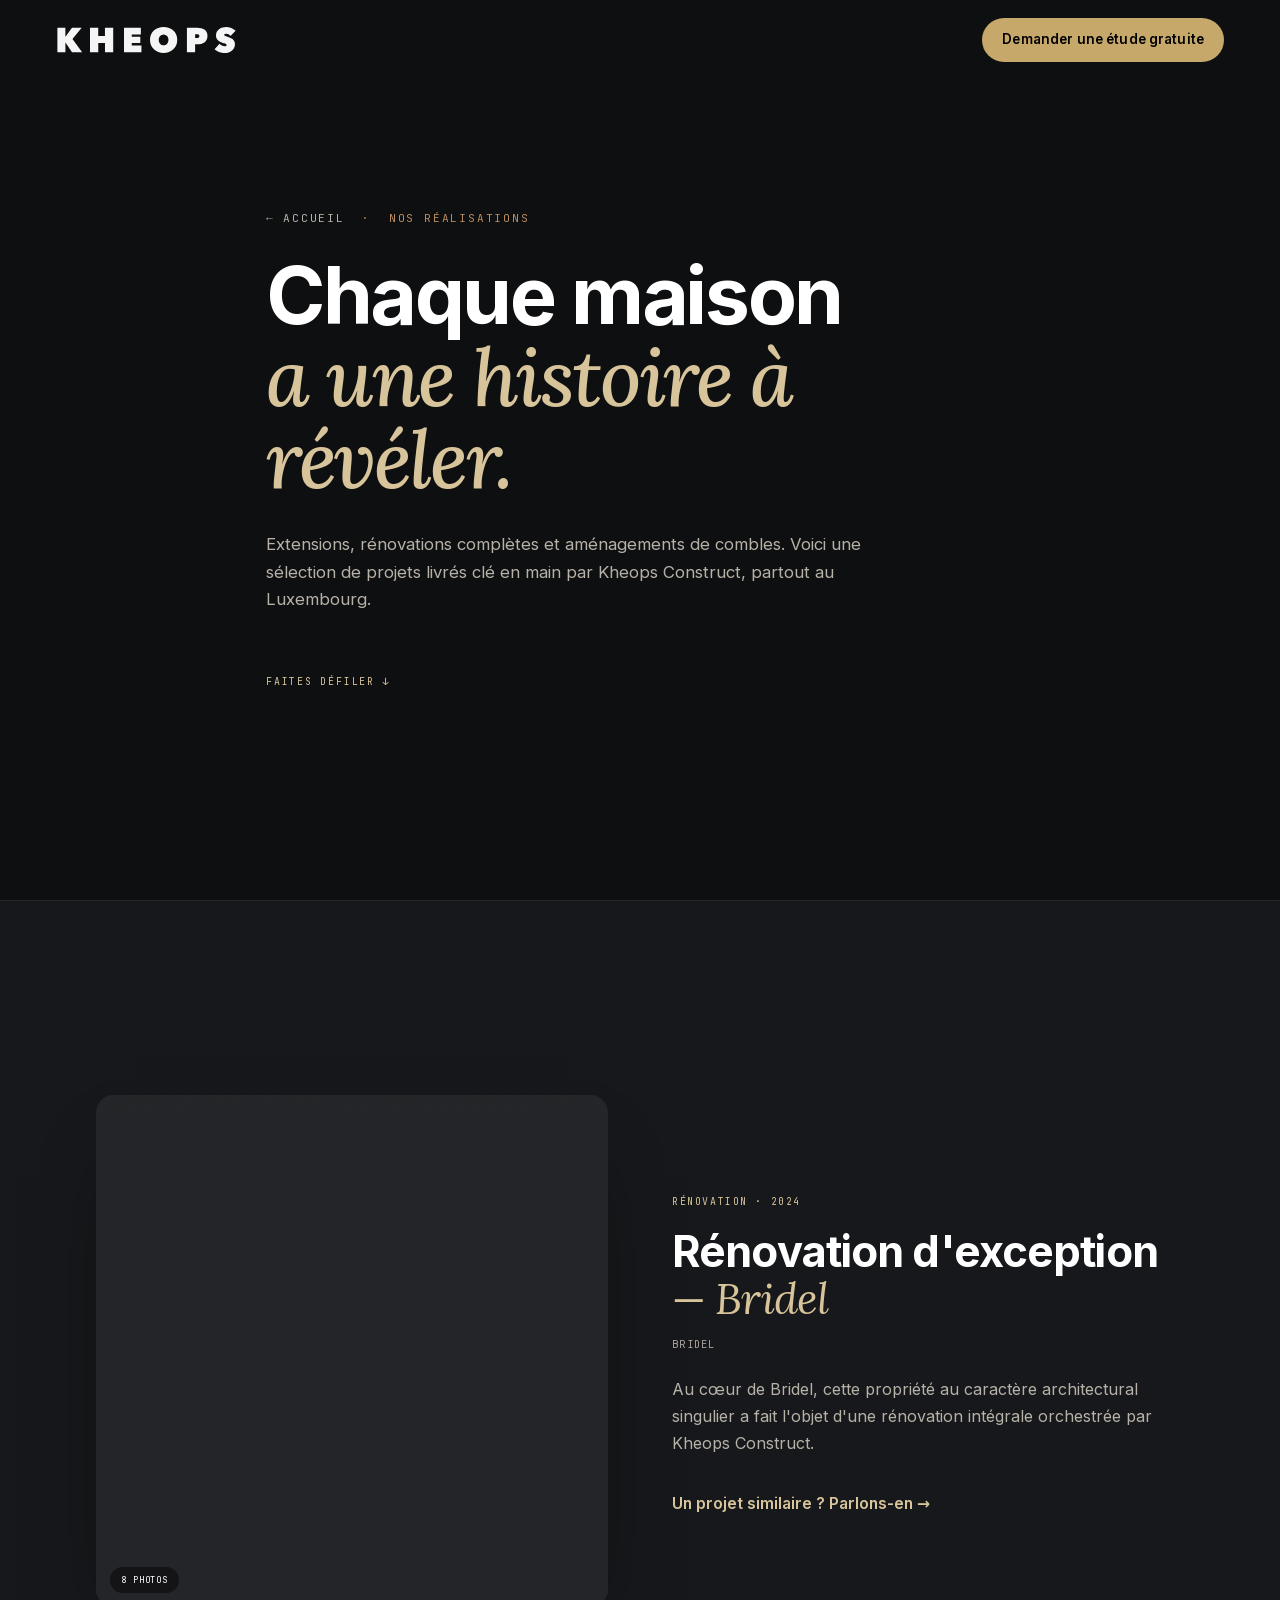
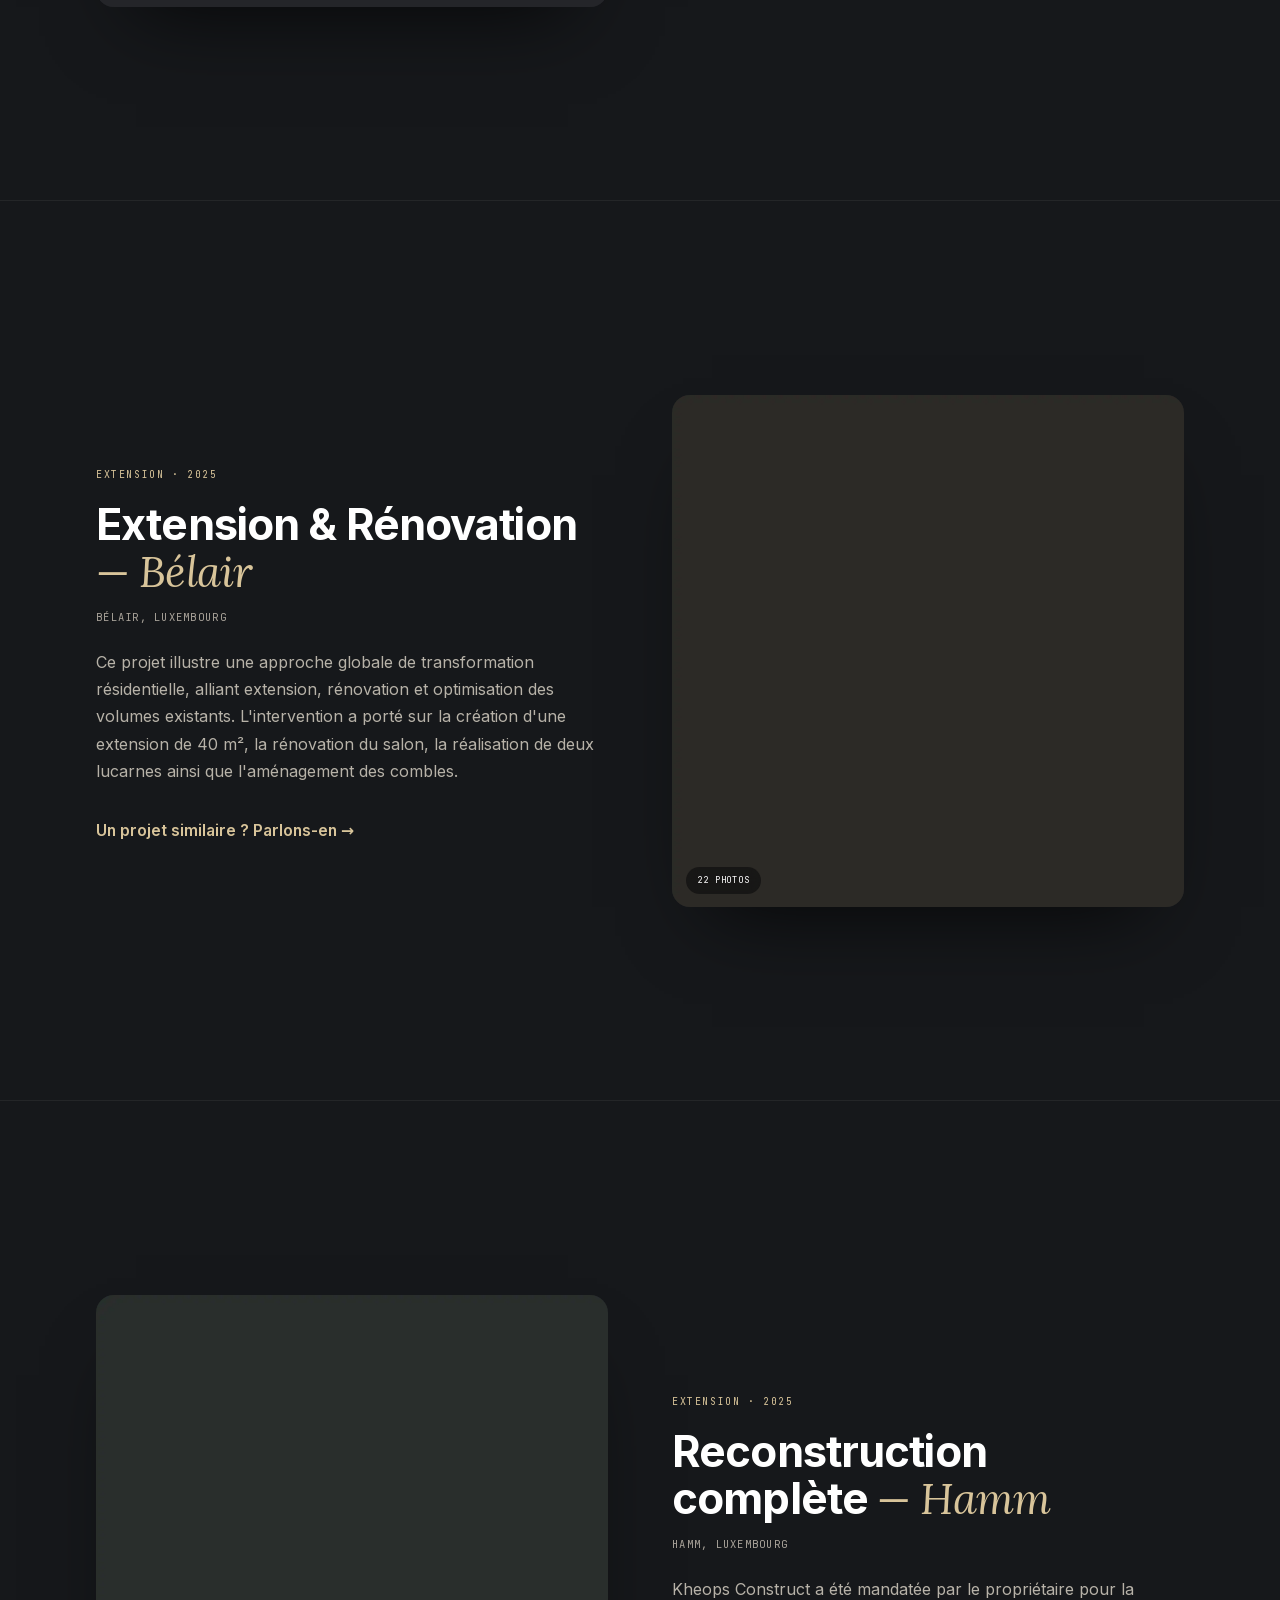
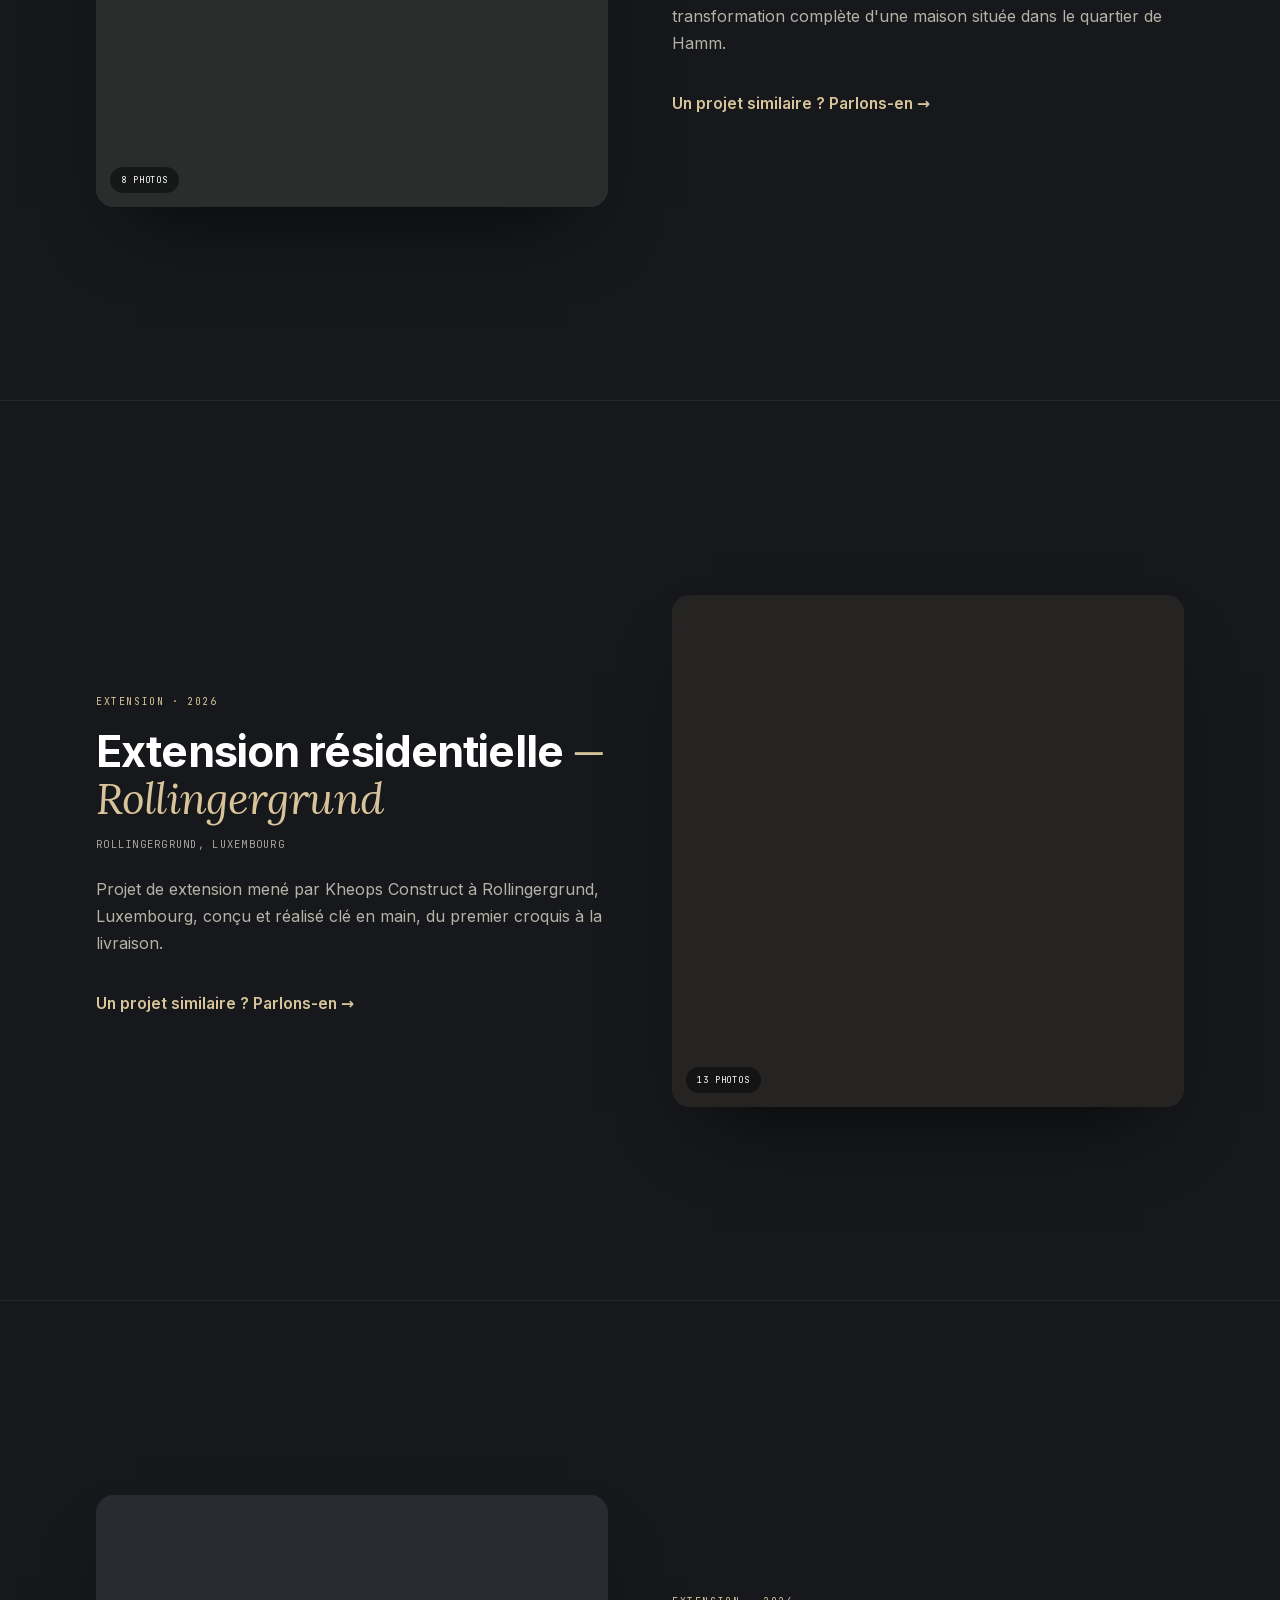
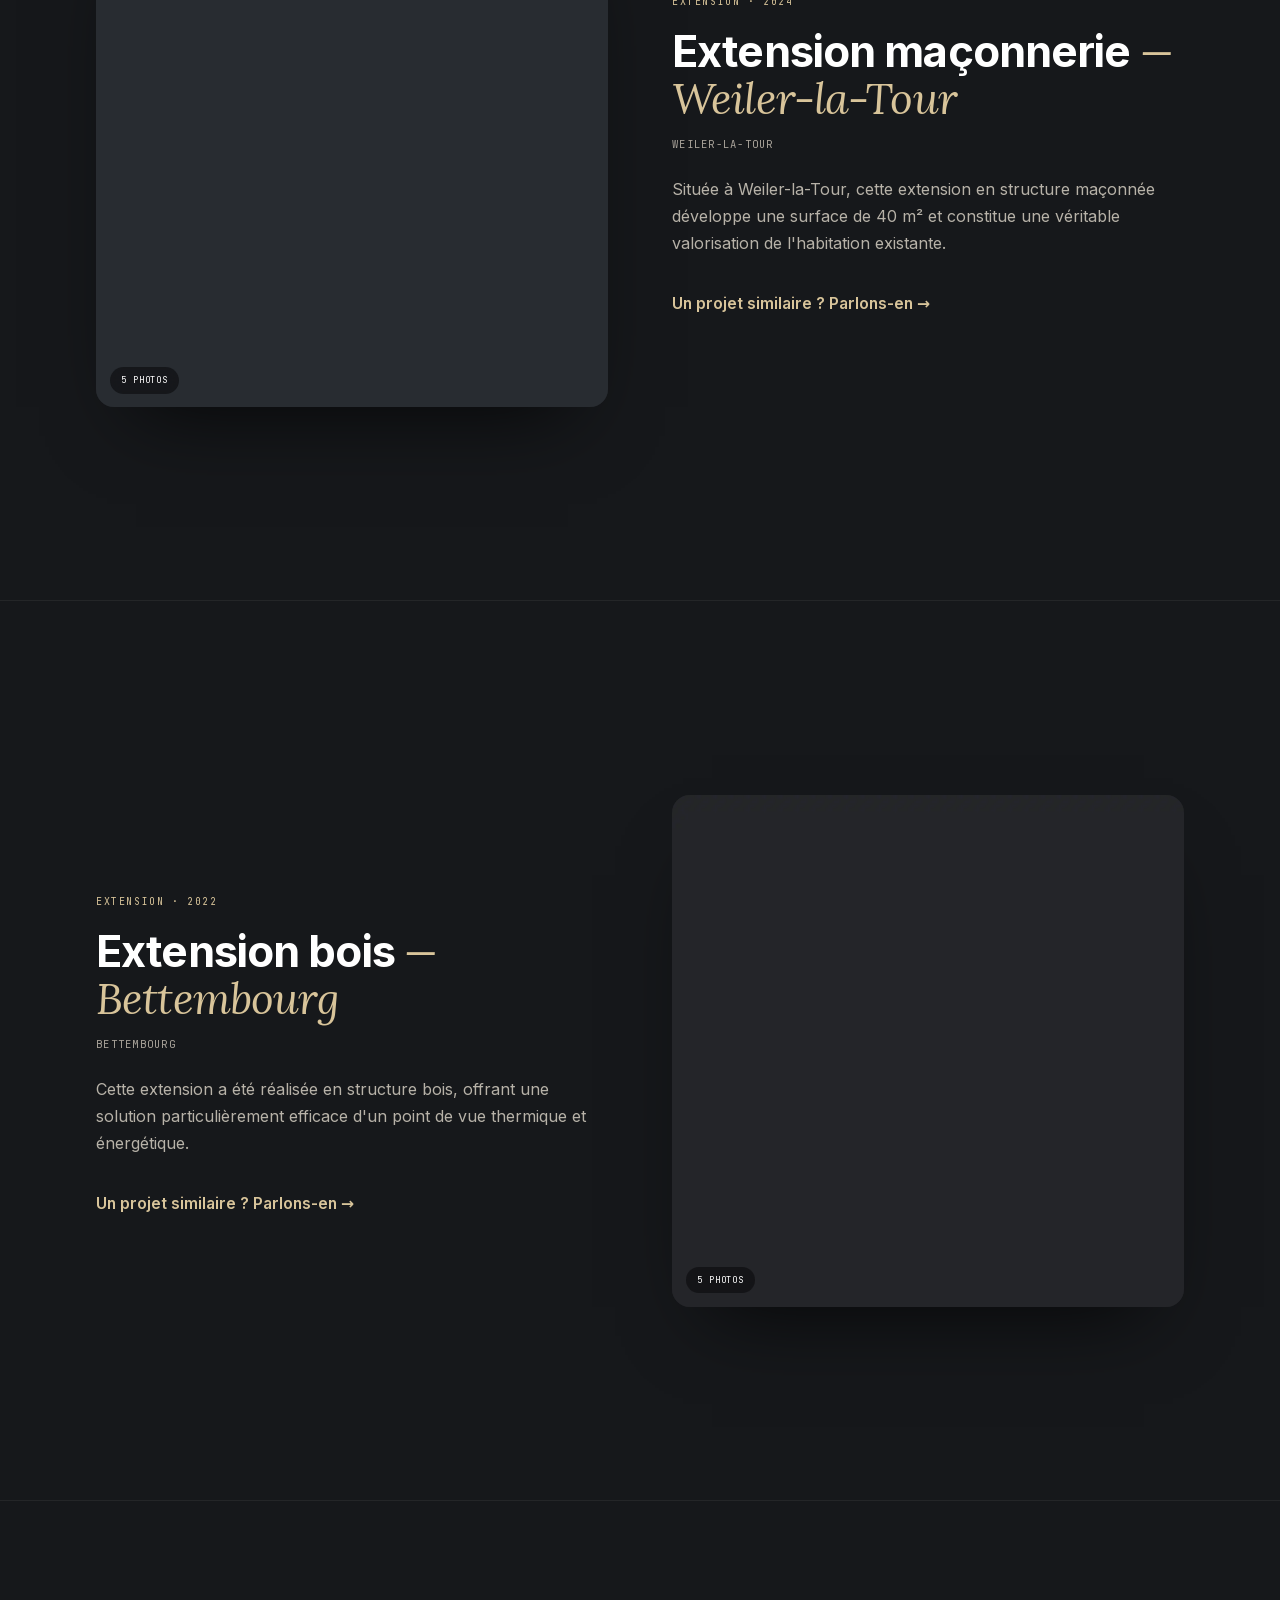
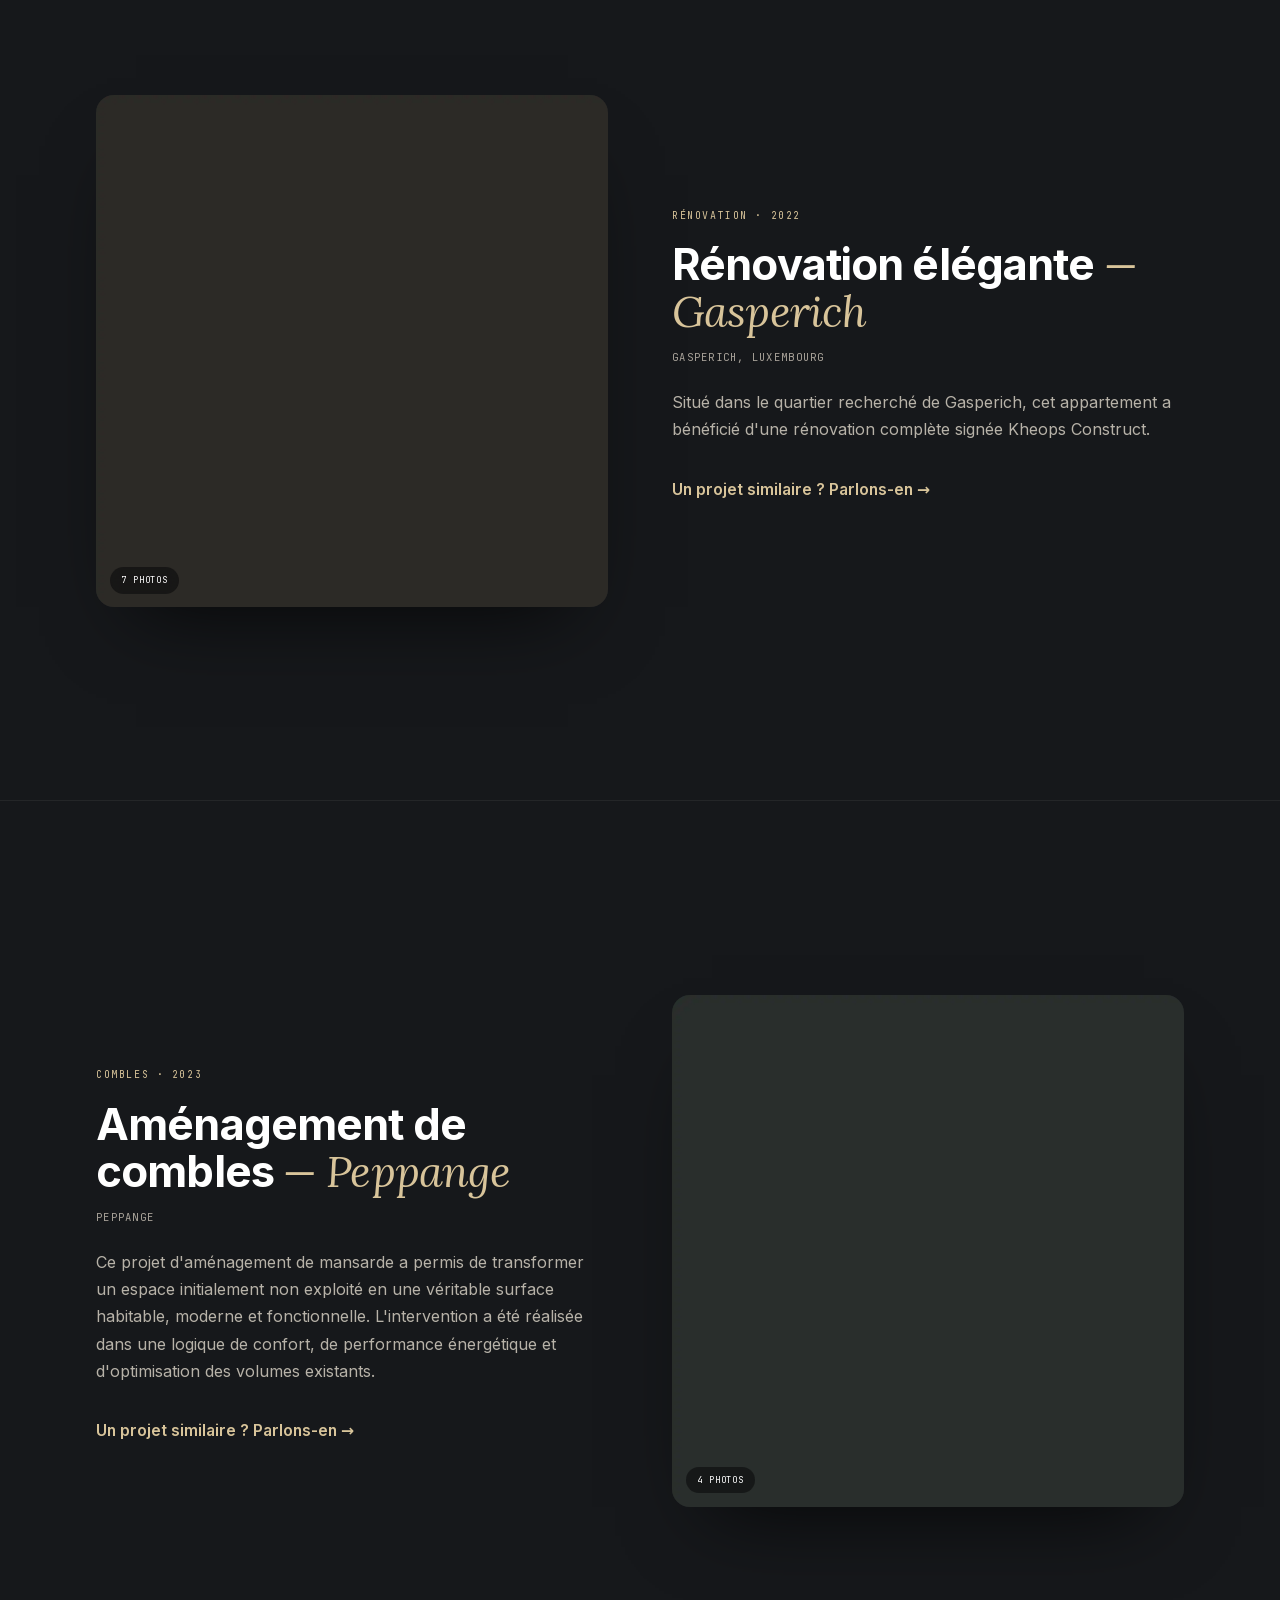
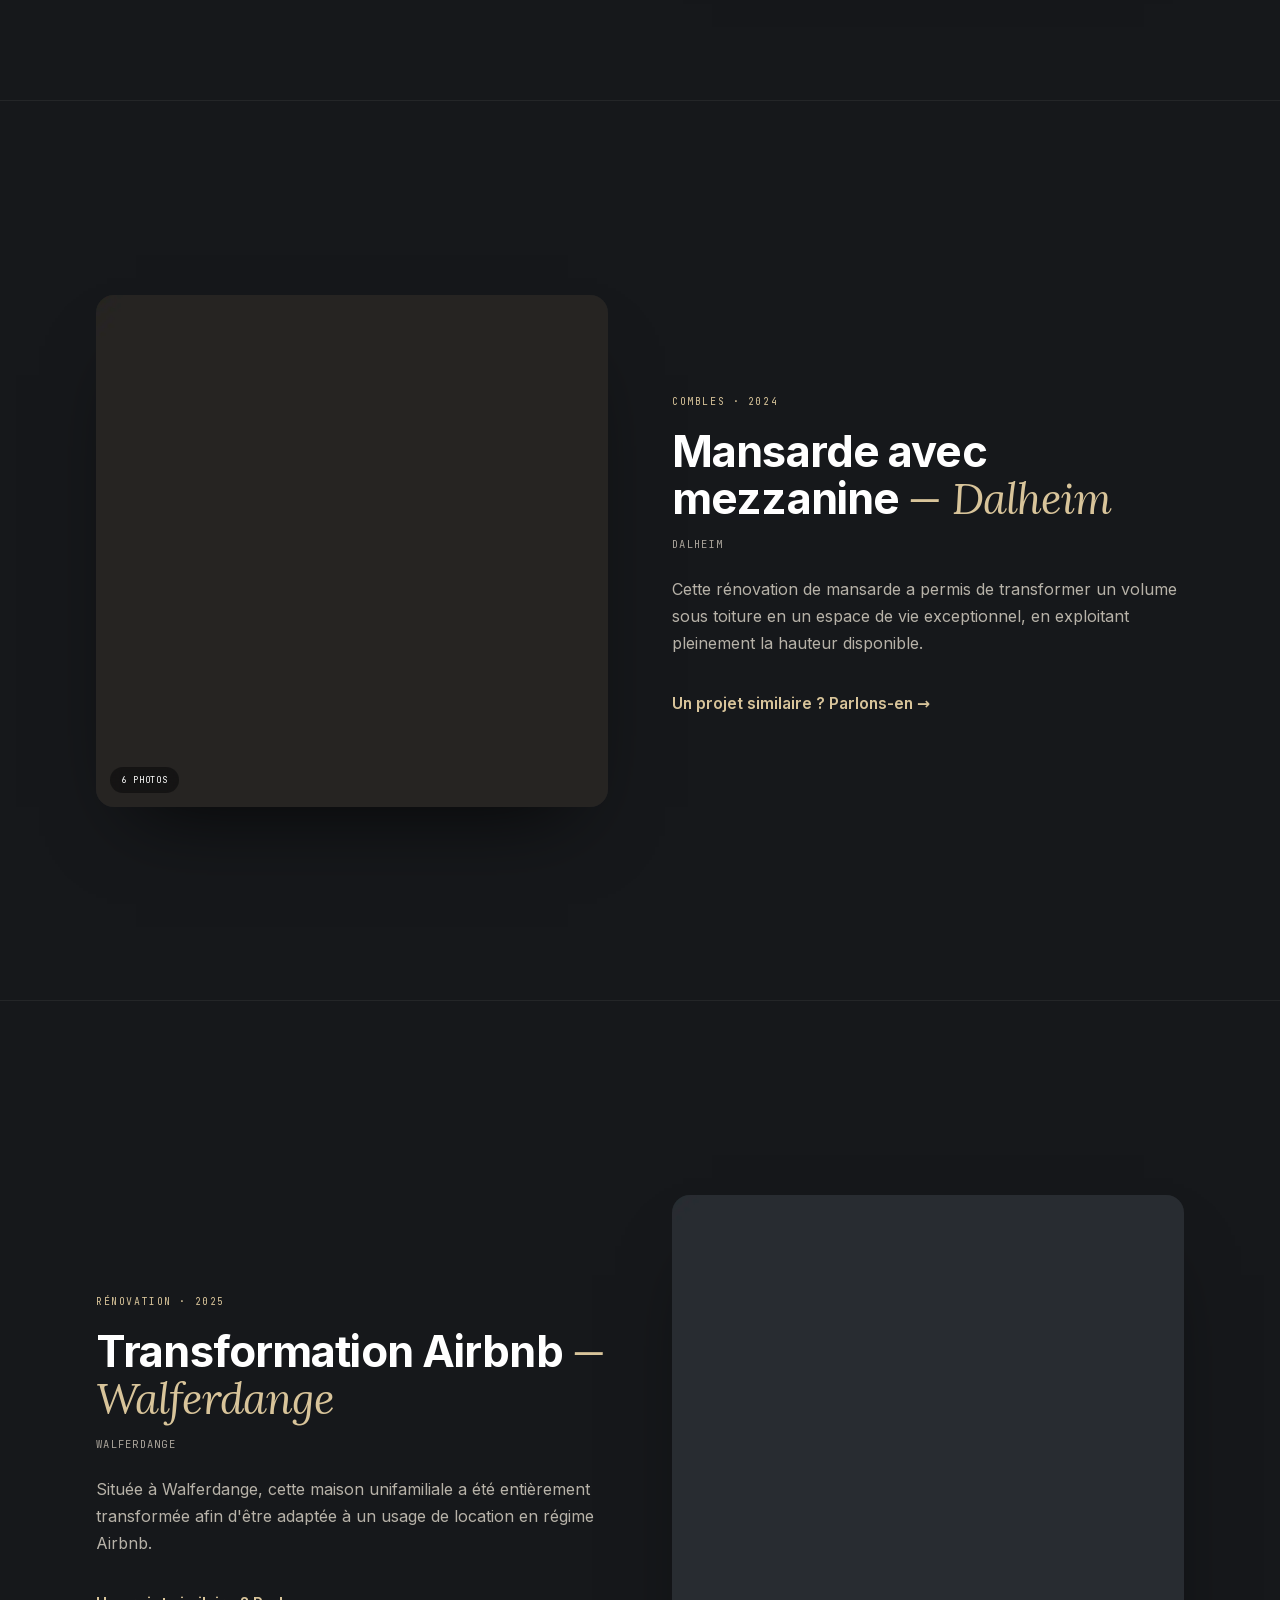
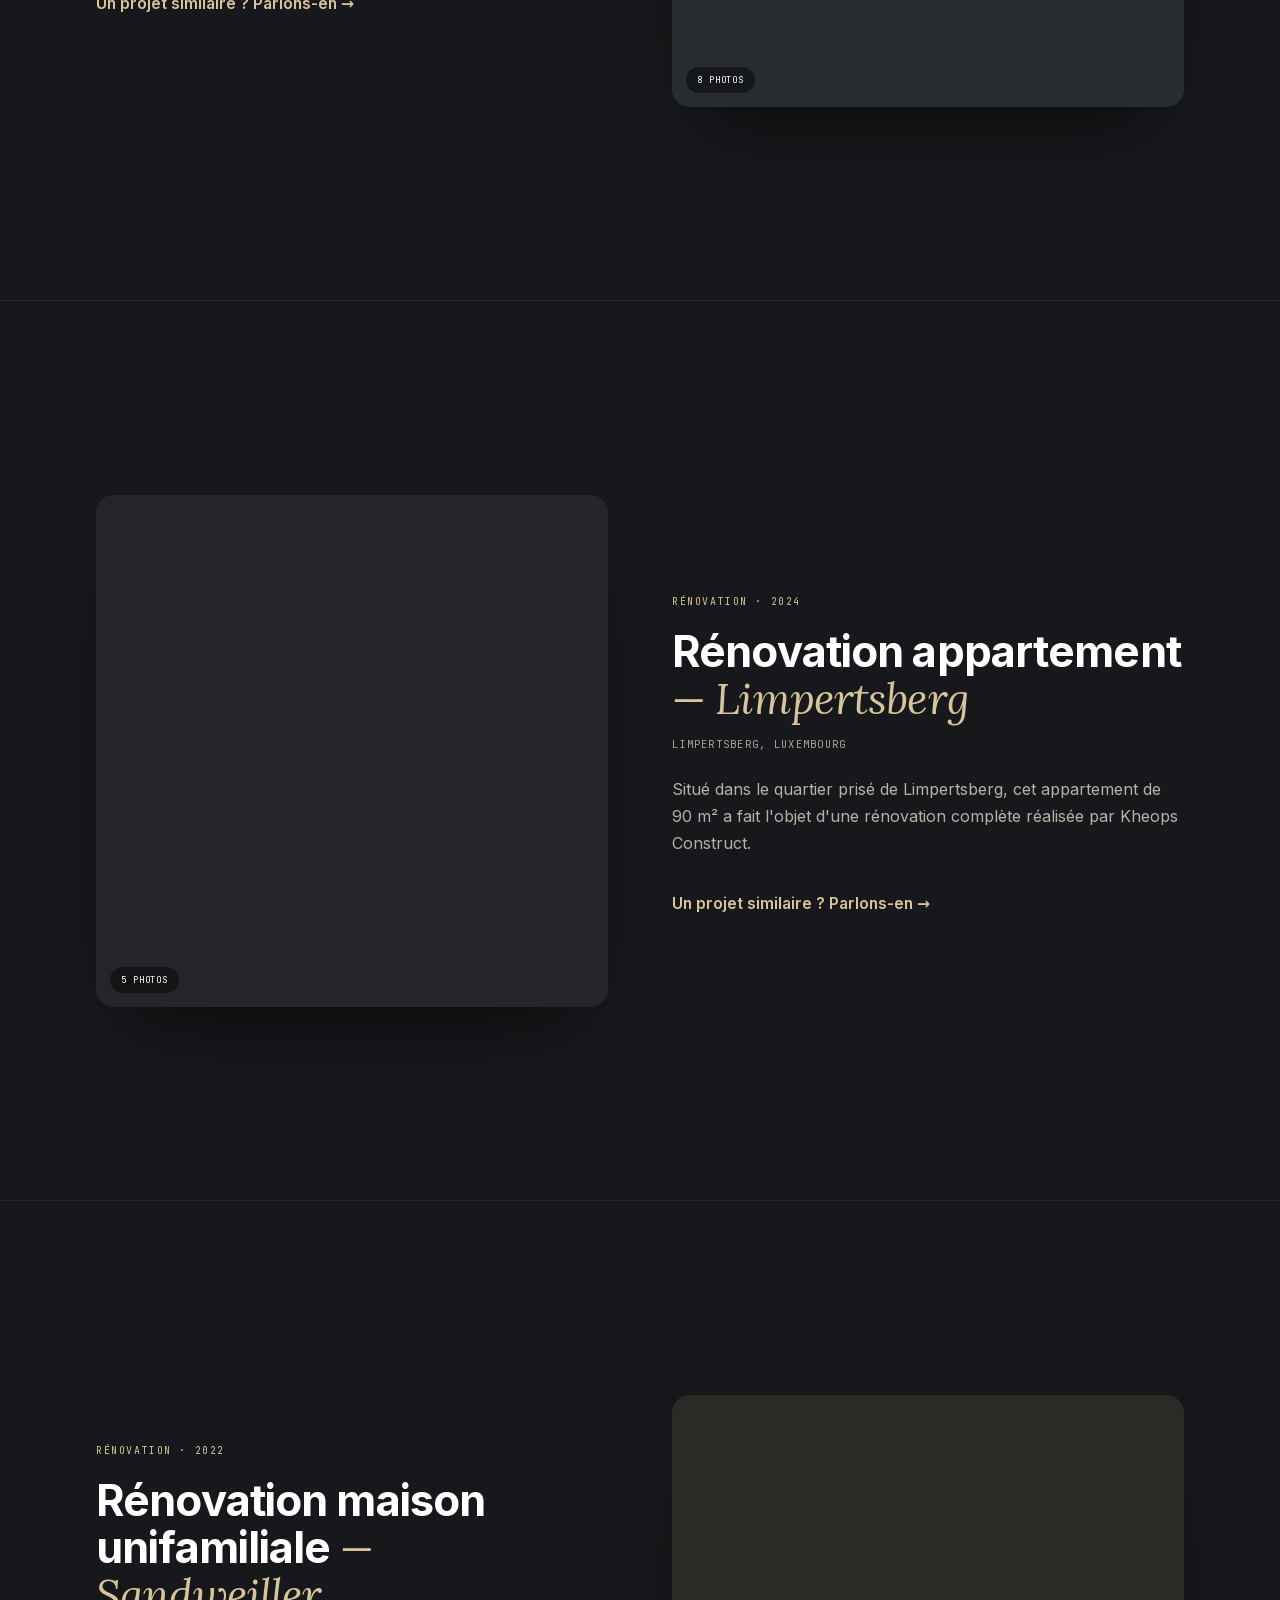
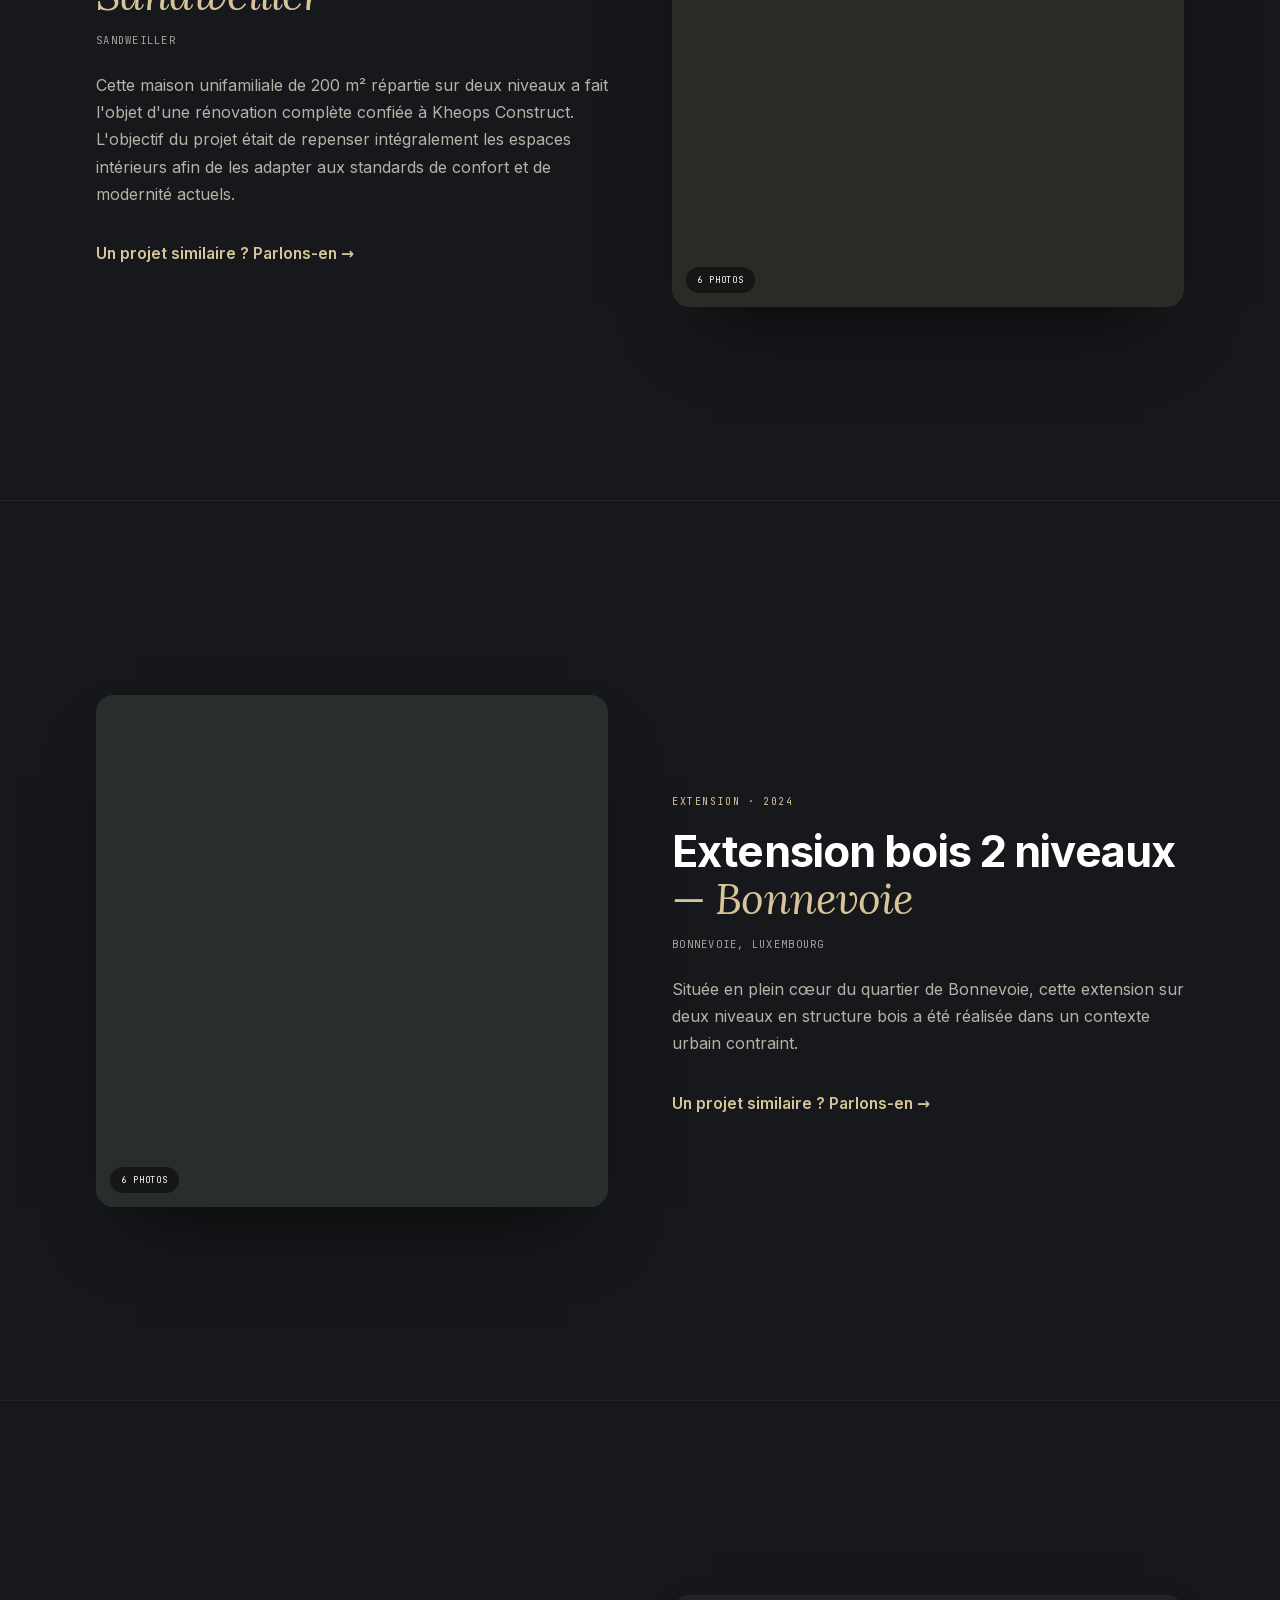
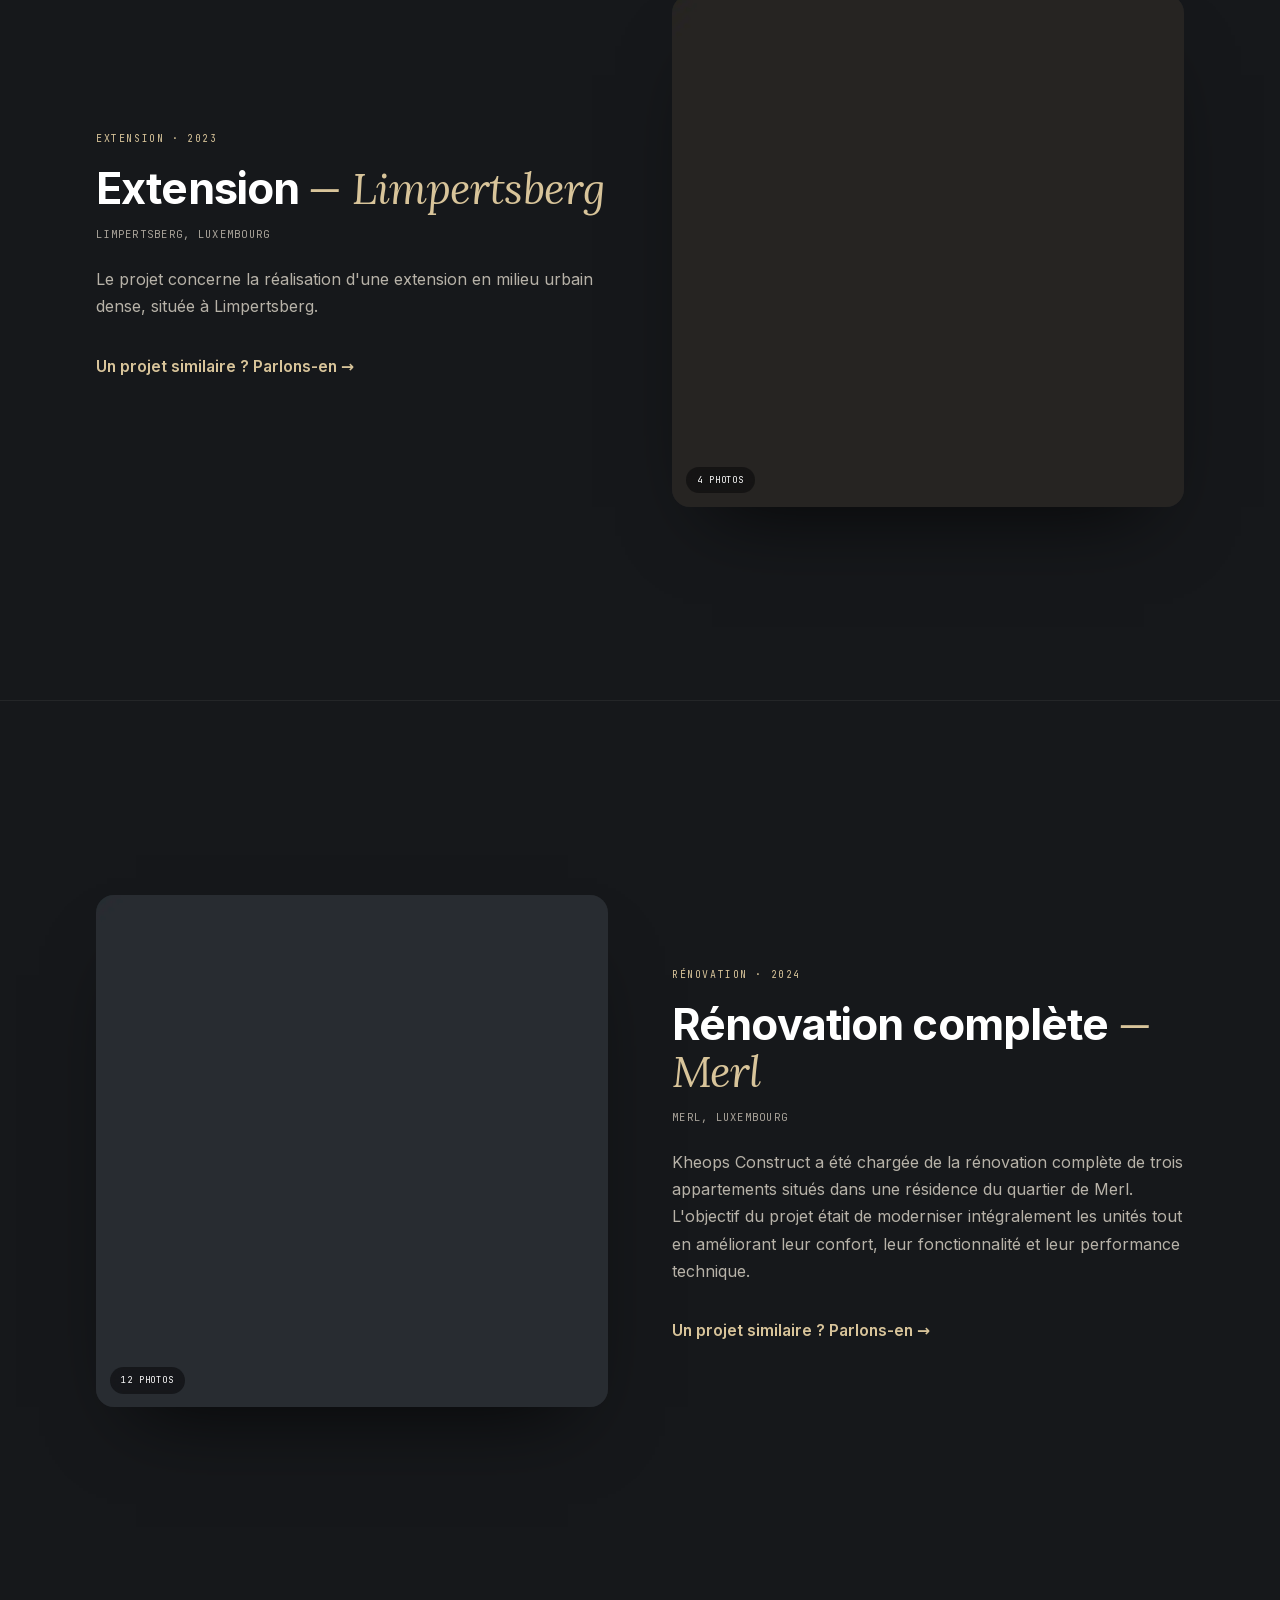
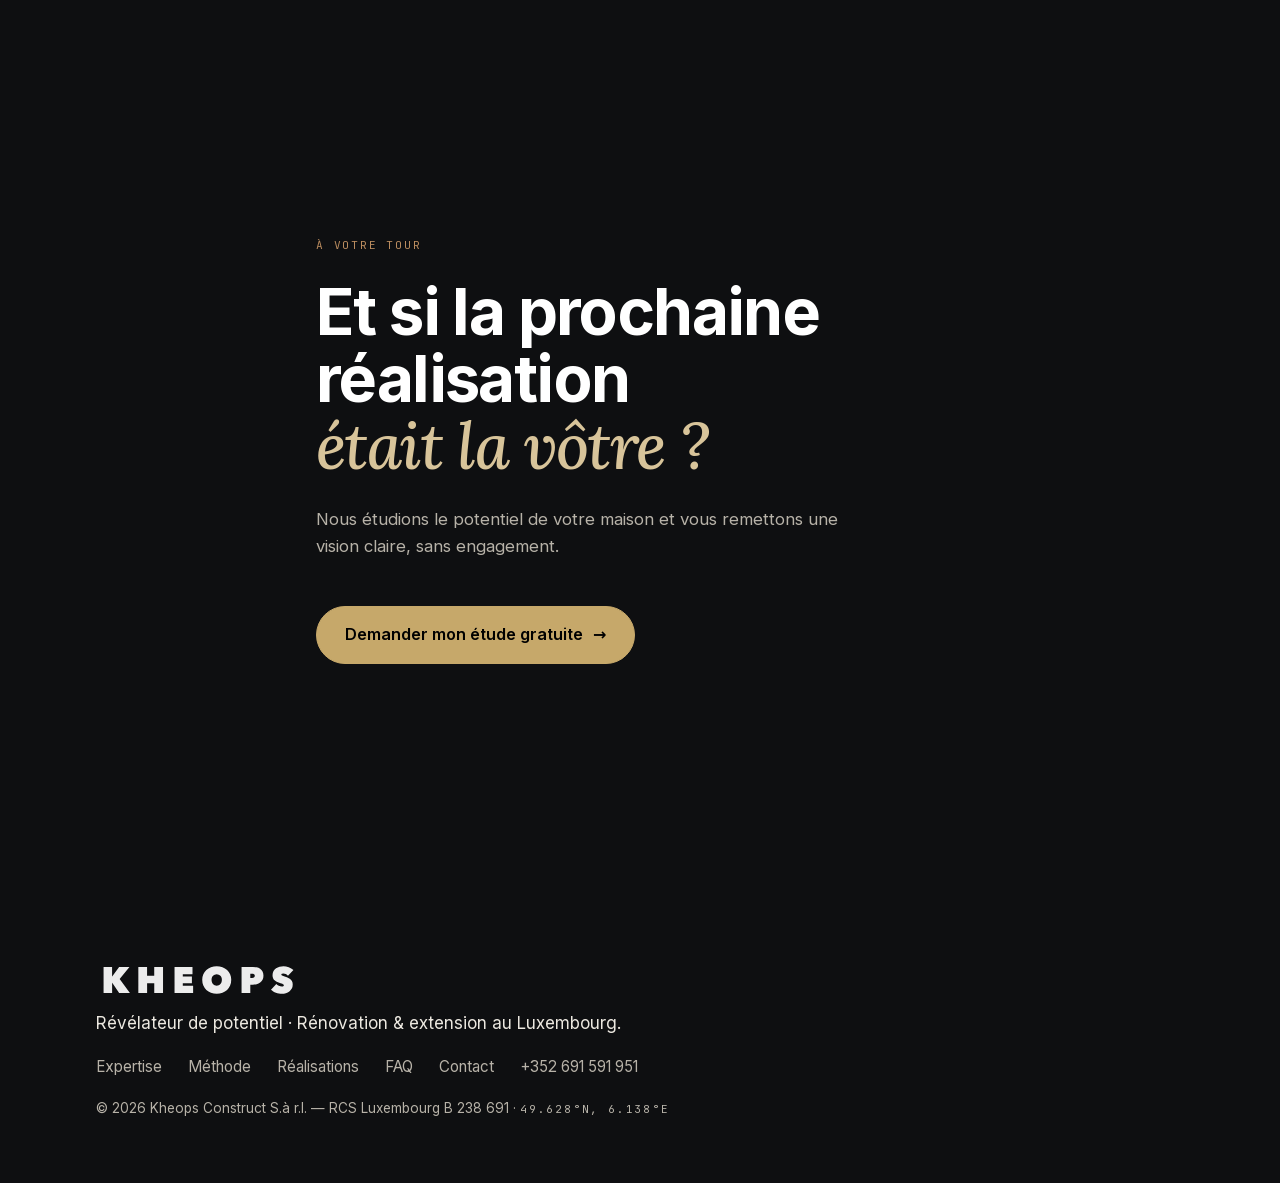
==== commit 120a78bb: "Renommage Terrexo → Kheops (marque, SEO, domaine, email, nouveau logo vectoriel) Co-Authored-By: Cla" ====
--- a/realisations.html
+++ b/realisations.html
@@ -3,18 +3,18 @@
 <head>
 <meta charset="utf-8">
 <meta name="viewport" content="width=device-width, initial-scale=1, viewport-fit=cover">
-<title>Nos réalisations — Terrexo | Extensions & rénovations au Luxembourg</title>
-<meta name="description" content="Découvrez les réalisations de Terrexo Construct au Luxembourg : extensions, rénovations complètes et aménagements de combles livrés clé en main.">
+<title>Nos réalisations — Kheops | Extensions & rénovations au Luxembourg</title>
+<meta name="description" content="Découvrez les réalisations de Kheops Construct au Luxembourg : extensions, rénovations complètes et aménagements de combles livrés clé en main.">
 <meta name="theme-color" content="#16181B">
-<meta name="author" content="Terrexo Construct S.à r.l.">
-<link rel="canonical" href="https://www.terrexo.lu/realisations">
+<meta name="author" content="Kheops Construct S.à r.l.">
+<link rel="canonical" href="https://www.kheops.lu/realisations">
 
 <meta property="og:type" content="website">
 <meta property="og:locale" content="fr_LU">
-<meta property="og:site_name" content="Terrexo">
-<meta property="og:title" content="Nos réalisations — Terrexo">
+<meta property="og:site_name" content="Kheops">
+<meta property="og:title" content="Nos réalisations — Kheops">
 <meta property="og:description" content="Extensions, rénovations et combles livrés clé en main au Luxembourg.">
-<meta property="og:url" content="https://www.terrexo.lu/realisations">
+<meta property="og:url" content="https://www.kheops.lu/realisations">
 
 <link rel="icon" type="image/png" sizes="32x32" href="assets/favicon-32x32.png">
 <link rel="icon" type="image/png" sizes="16x16" href="assets/favicon-16x16.png">
@@ -32,8 +32,8 @@
 
 <header class="hd" id="top">
   <div class="hd-inner">
-    <a class="hd-brand" href="index.html" aria-label="Terrexo — accueil">
-      <img src="assets/terrexo-logo.svg" alt="Terrexo" width="124" height="32">
+    <a class="hd-brand" href="index.html" aria-label="Kheops — accueil">
+      <img src="assets/kheops-logo.svg" alt="Kheops" width="193" height="32">
     </a>
     <a class="hd-cta" href="index.html#contact">Demander une étude gratuite</a>
   </div>
@@ -46,7 +46,7 @@
     <div class="wrap reah-inner">
       <p class="eyebrow mono reveal"><a class="reah-back" href="index.html">&#8592; Accueil</a> &nbsp;·&nbsp; Nos réalisations</p>
       <h1 class="reah-title reveal" data-d="1">Chaque maison<br><em>a une histoire à révéler.</em></h1>
-      <p class="reah-lead reveal" data-d="2">Extensions, rénovations complètes et aménagements de combles. Voici une sélection de projets livrés clé en main par Terrexo Construct, partout au Luxembourg.</p>
+      <p class="reah-lead reveal" data-d="2">Extensions, rénovations complètes et aménagements de combles. Voici une sélection de projets livrés clé en main par Kheops Construct, partout au Luxembourg.</p>
       <p class="reah-scroll mono reveal" data-d="3">Faites défiler &#8595;</p>
     </div>
   </section>
@@ -62,7 +62,7 @@
         <p class="proj-cat mono reveal">Rénovation · 2024</p>
         <h2 class="proj-title reveal" data-d="1">Rénovation d&#x27;exception <em>— Bridel</em></h2>
         <p class="proj-loc mono reveal" data-d="2">Bridel</p>
-        <p class="proj-desc reveal" data-d="3">Au cœur de Bridel, cette propriété au caractère architectural singulier a fait l&#x27;objet d&#x27;une rénovation intégrale orchestrée par Terrexo Construct.</p>
+        <p class="proj-desc reveal" data-d="3">Au cœur de Bridel, cette propriété au caractère architectural singulier a fait l&#x27;objet d&#x27;une rénovation intégrale orchestrée par Kheops Construct.</p>
         <a class="proj-cta reveal" data-d="4" href="index.html#contact">Un projet similaire ? Parlons-en <span aria-hidden="true">&#8594;</span></a>
       </div>
     </div>
@@ -96,7 +96,7 @@
         <p class="proj-cat mono reveal">Extension · 2025</p>
         <h2 class="proj-title reveal" data-d="1">Reconstruction complète <em>— Hamm</em></h2>
         <p class="proj-loc mono reveal" data-d="2">Hamm, Luxembourg</p>
-        <p class="proj-desc reveal" data-d="3">Terrexo Construct a été mandatée par le propriétaire pour la transformation complète d&#x27;une maison située dans le quartier de Hamm.</p>
+        <p class="proj-desc reveal" data-d="3">Kheops Construct a été mandatée par le propriétaire pour la transformation complète d&#x27;une maison située dans le quartier de Hamm.</p>
         <a class="proj-cta reveal" data-d="4" href="index.html#contact">Un projet similaire ? Parlons-en <span aria-hidden="true">&#8594;</span></a>
       </div>
     </div>
@@ -113,7 +113,7 @@
         <p class="proj-cat mono reveal">Extension · 2026</p>
         <h2 class="proj-title reveal" data-d="1">Extension résidentielle <em>— Rollingergrund</em></h2>
         <p class="proj-loc mono reveal" data-d="2">Rollingergrund, Luxembourg</p>
-        <p class="proj-desc reveal" data-d="3">Projet de extension mené par Terrexo Construct à Rollingergrund, Luxembourg, conçu et réalisé clé en main, du premier croquis à la livraison.</p>
+        <p class="proj-desc reveal" data-d="3">Projet de extension mené par Kheops Construct à Rollingergrund, Luxembourg, conçu et réalisé clé en main, du premier croquis à la livraison.</p>
         <a class="proj-cta reveal" data-d="4" href="index.html#contact">Un projet similaire ? Parlons-en <span aria-hidden="true">&#8594;</span></a>
       </div>
     </div>
@@ -164,7 +164,7 @@
         <p class="proj-cat mono reveal">Rénovation · 2022</p>
         <h2 class="proj-title reveal" data-d="1">Rénovation élégante <em>— Gasperich</em></h2>
         <p class="proj-loc mono reveal" data-d="2">Gasperich, Luxembourg</p>
-        <p class="proj-desc reveal" data-d="3">Situé dans le quartier recherché de Gasperich, cet appartement a bénéficié d&#x27;une rénovation complète signée Terrexo Construct.</p>
+        <p class="proj-desc reveal" data-d="3">Situé dans le quartier recherché de Gasperich, cet appartement a bénéficié d&#x27;une rénovation complète signée Kheops Construct.</p>
         <a class="proj-cta reveal" data-d="4" href="index.html#contact">Un projet similaire ? Parlons-en <span aria-hidden="true">&#8594;</span></a>
       </div>
     </div>
@@ -232,7 +232,7 @@
         <p class="proj-cat mono reveal">Rénovation · 2024</p>
         <h2 class="proj-title reveal" data-d="1">Rénovation appartement <em>— Limpertsberg</em></h2>
         <p class="proj-loc mono reveal" data-d="2">Limpertsberg, Luxembourg</p>
-        <p class="proj-desc reveal" data-d="3">Situé dans le quartier prisé de Limpertsberg, cet appartement de 90 m² a fait l&#x27;objet d&#x27;une rénovation complète réalisée par Terrexo Construct.</p>
+        <p class="proj-desc reveal" data-d="3">Situé dans le quartier prisé de Limpertsberg, cet appartement de 90 m² a fait l&#x27;objet d&#x27;une rénovation complète réalisée par Kheops Construct.</p>
         <a class="proj-cta reveal" data-d="4" href="index.html#contact">Un projet similaire ? Parlons-en <span aria-hidden="true">&#8594;</span></a>
       </div>
     </div>
@@ -249,7 +249,7 @@
         <p class="proj-cat mono reveal">Rénovation · 2022</p>
         <h2 class="proj-title reveal" data-d="1">Rénovation maison unifamiliale <em>— Sandweiller</em></h2>
         <p class="proj-loc mono reveal" data-d="2">Sandweiller</p>
-        <p class="proj-desc reveal" data-d="3">Cette maison unifamiliale de 200 m² répartie sur deux niveaux a fait l&#x27;objet d&#x27;une rénovation complète confiée à Terrexo Construct. L&#x27;objectif du projet était de repenser intégralement les espaces intérieurs afin de les adapter aux standards de confort et de modernité actuels.</p>
+        <p class="proj-desc reveal" data-d="3">Cette maison unifamiliale de 200 m² répartie sur deux niveaux a fait l&#x27;objet d&#x27;une rénovation complète confiée à Kheops Construct. L&#x27;objectif du projet était de repenser intégralement les espaces intérieurs afin de les adapter aux standards de confort et de modernité actuels.</p>
         <a class="proj-cta reveal" data-d="4" href="index.html#contact">Un projet similaire ? Parlons-en <span aria-hidden="true">&#8594;</span></a>
       </div>
     </div>
@@ -300,7 +300,7 @@
         <p class="proj-cat mono reveal">Rénovation · 2024</p>
         <h2 class="proj-title reveal" data-d="1">Rénovation complète <em>— Merl</em></h2>
         <p class="proj-loc mono reveal" data-d="2">Merl, Luxembourg</p>
-        <p class="proj-desc reveal" data-d="3">Terrexo Construct a été chargée de la rénovation complète de trois appartements situés dans une résidence du quartier de Merl. L&#x27;objectif du projet était de moderniser intégralement les unités tout en améliorant leur confort, leur fonctionnalité et leur performance technique.</p>
+        <p class="proj-desc reveal" data-d="3">Kheops Construct a été chargée de la rénovation complète de trois appartements situés dans une résidence du quartier de Merl. L&#x27;objectif du projet était de moderniser intégralement les unités tout en améliorant leur confort, leur fonctionnalité et leur performance technique.</p>
         <a class="proj-cta reveal" data-d="4" href="index.html#contact">Un projet similaire ? Parlons-en <span aria-hidden="true">&#8594;</span></a>
       </div>
     </div>
@@ -320,7 +320,7 @@
 
 <footer class="ft">
   <div class="wrap ft-inner">
-    <img class="ft-logo" src="assets/terrexo-logo.svg" alt="Terrexo" width="132" height="34">
+    <img class="ft-logo" src="assets/kheops-logo.svg" alt="Kheops" width="205" height="34">
     <p class="ft-tag">Révélateur de potentiel · Rénovation &amp; extension au Luxembourg.</p>
     <nav class="ft-nav" aria-label="Sections">
       <a href="index.html#expertise">Expertise</a>
@@ -330,7 +330,7 @@
       <a href="index.html#contact">Contact</a>
       <a href="tel:+352691591951">+352 691 591 951</a>
     </nav>
-    <p class="ft-legal">© <span id="year">2026</span> Terrexo Construct S.à r.l. — RCS Luxembourg B 238 691 · <span class="mono">49.628°N, 6.138°E</span></p>
+    <p class="ft-legal">© <span id="year">2026</span> Kheops Construct S.à r.l. — RCS Luxembourg B 238 691 · <span class="mono">49.628°N, 6.138°E</span></p>
   </div>
 </footer>
 
--- a/assets/css/story.css
+++ b/assets/css/story.css
@@ -1,5 +1,5 @@
 /* ============================================================
-   Terrexo — Cinematic scroll experience "Le potentiel révélé"
+   Kheops — Cinematic scroll experience "Le potentiel révélé"
    DA: blanc cassé · gris pierre · anthracite · bois · or discret
    Inspirations: Apple / Tesla / Foster+Partners / Poliform
    0 dépendance externe.
